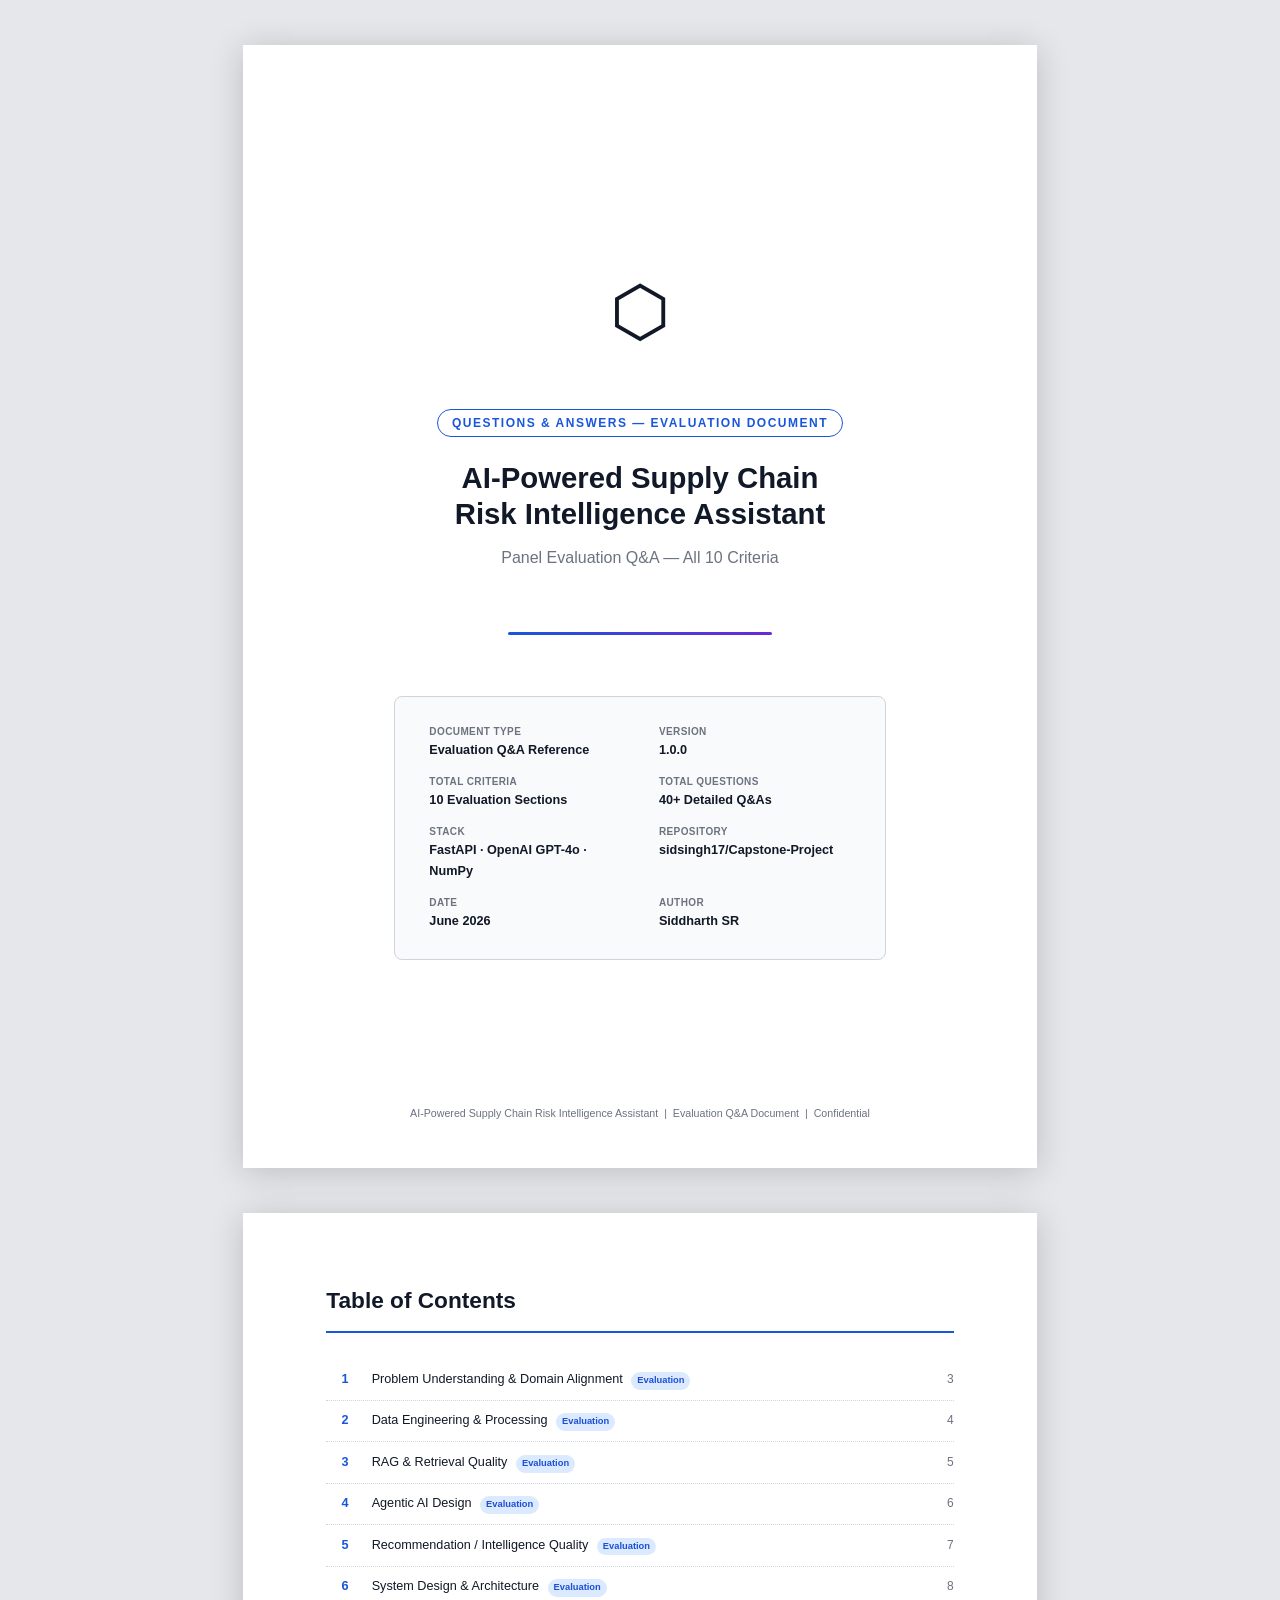
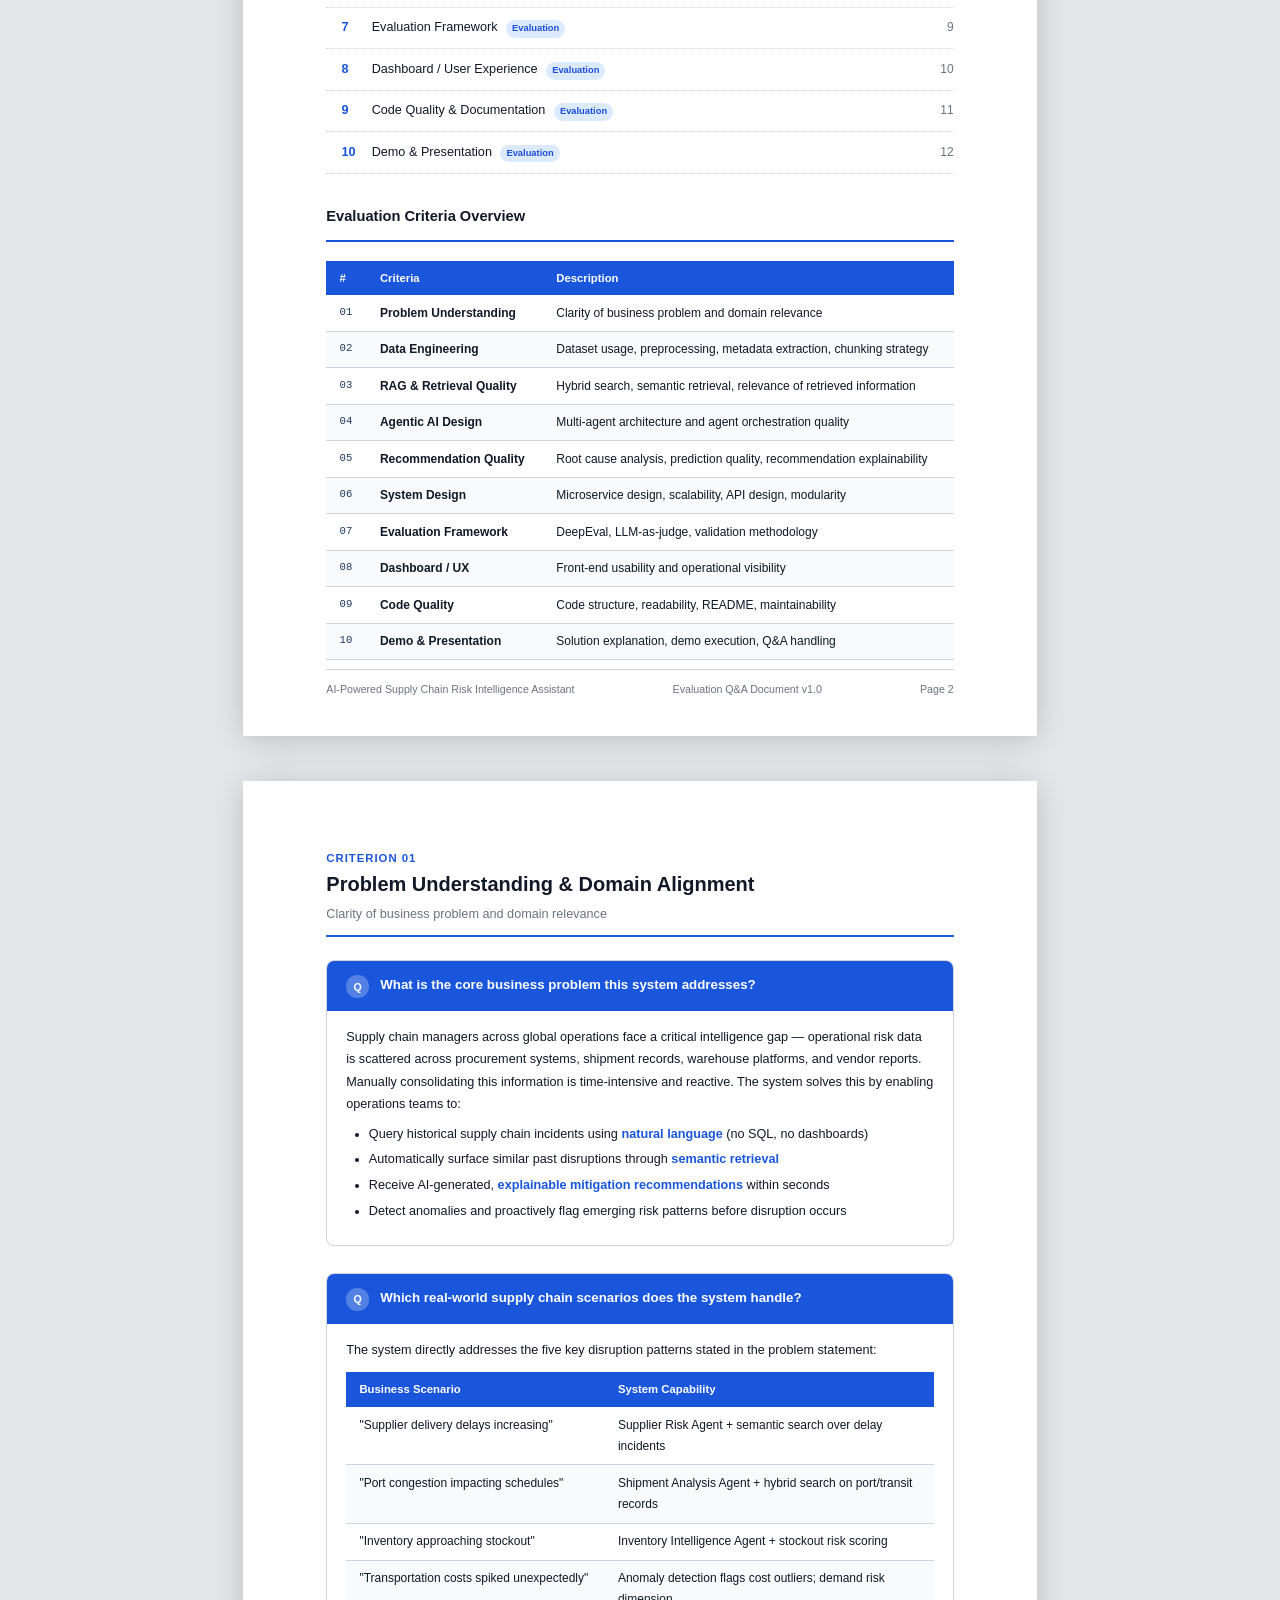
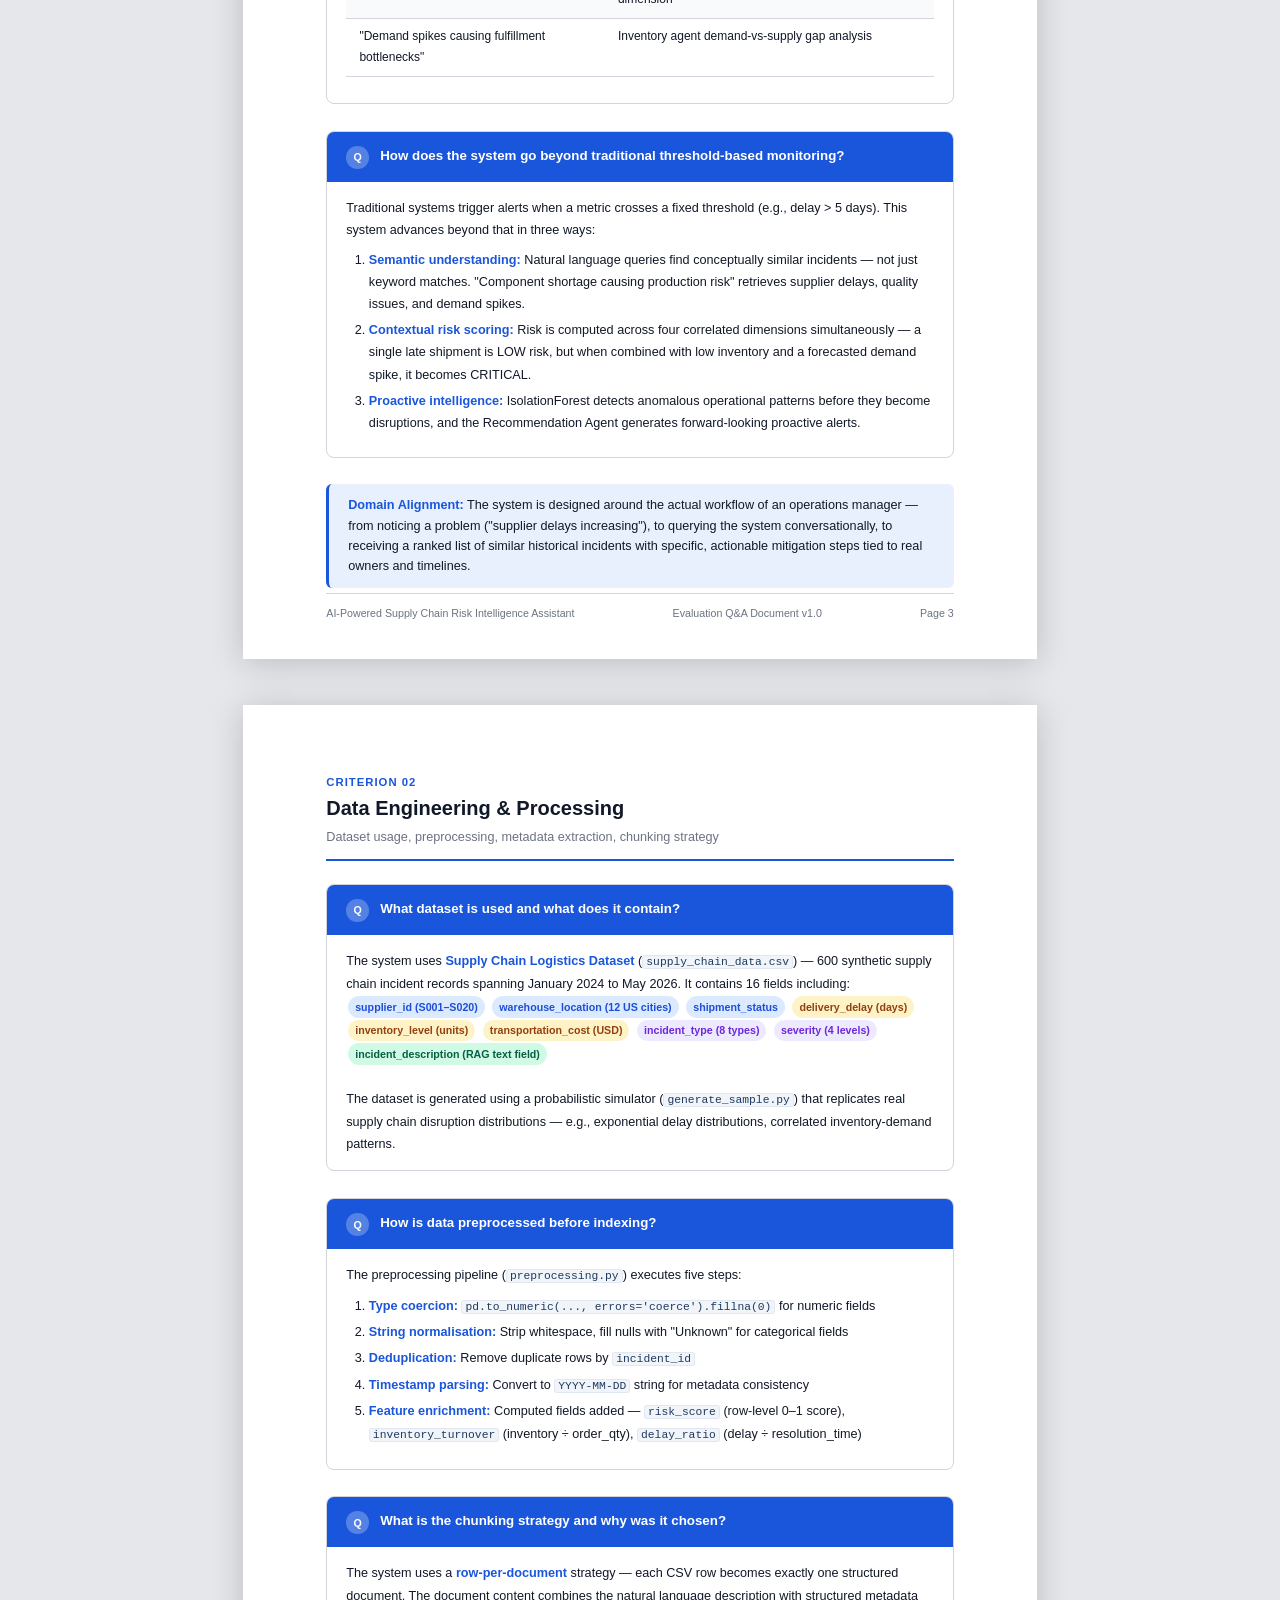
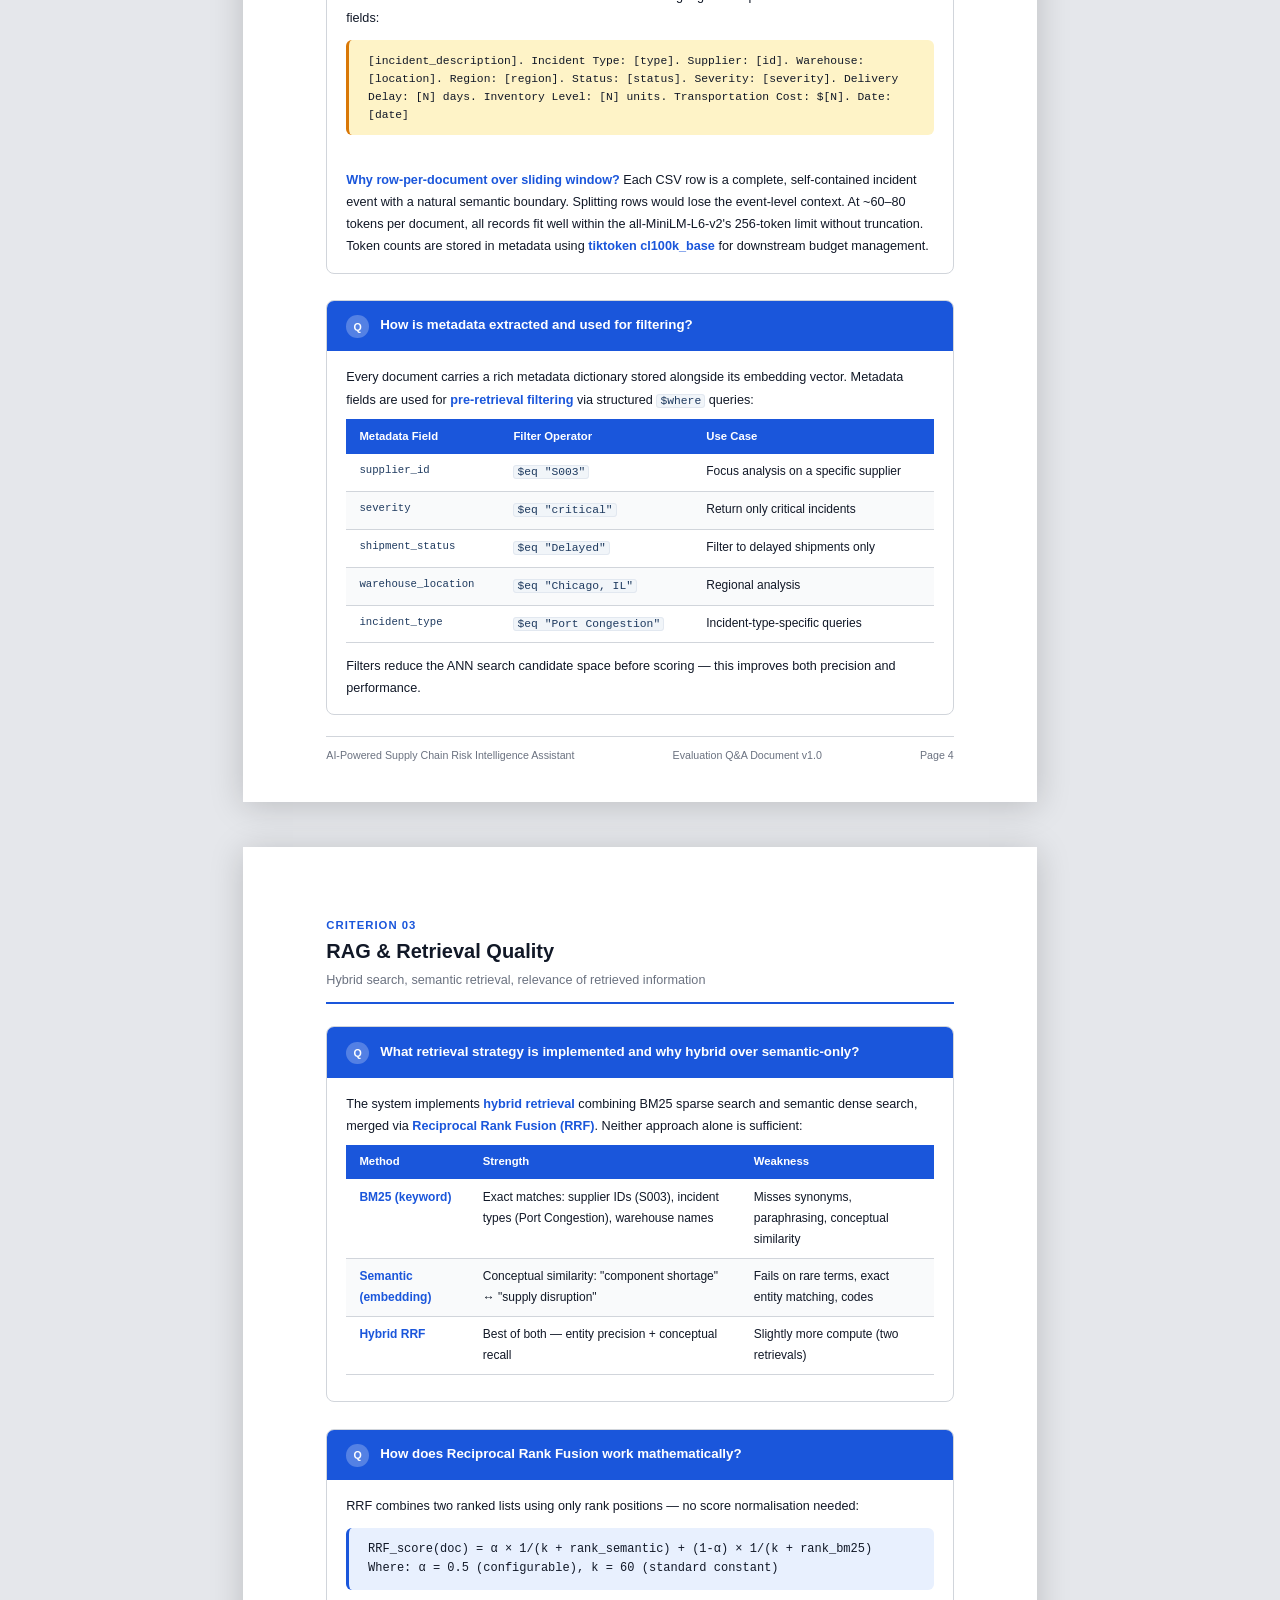
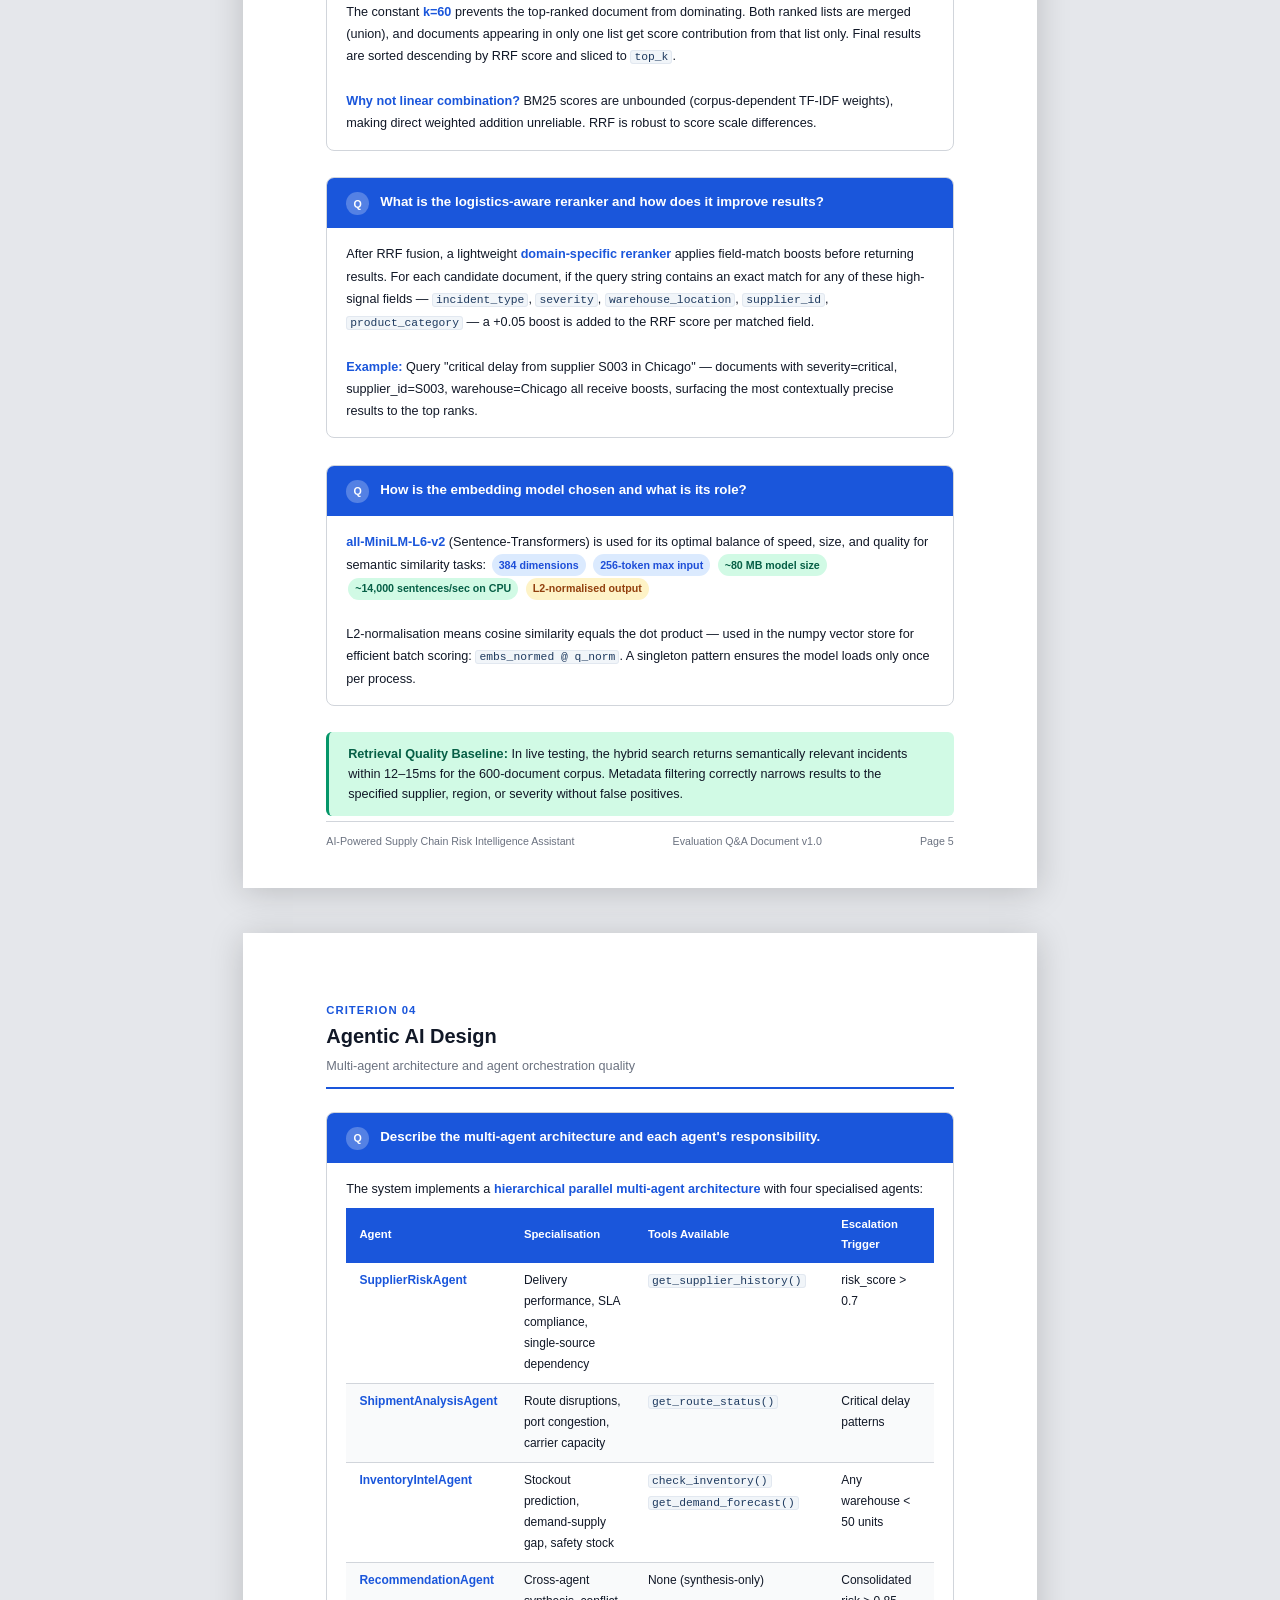
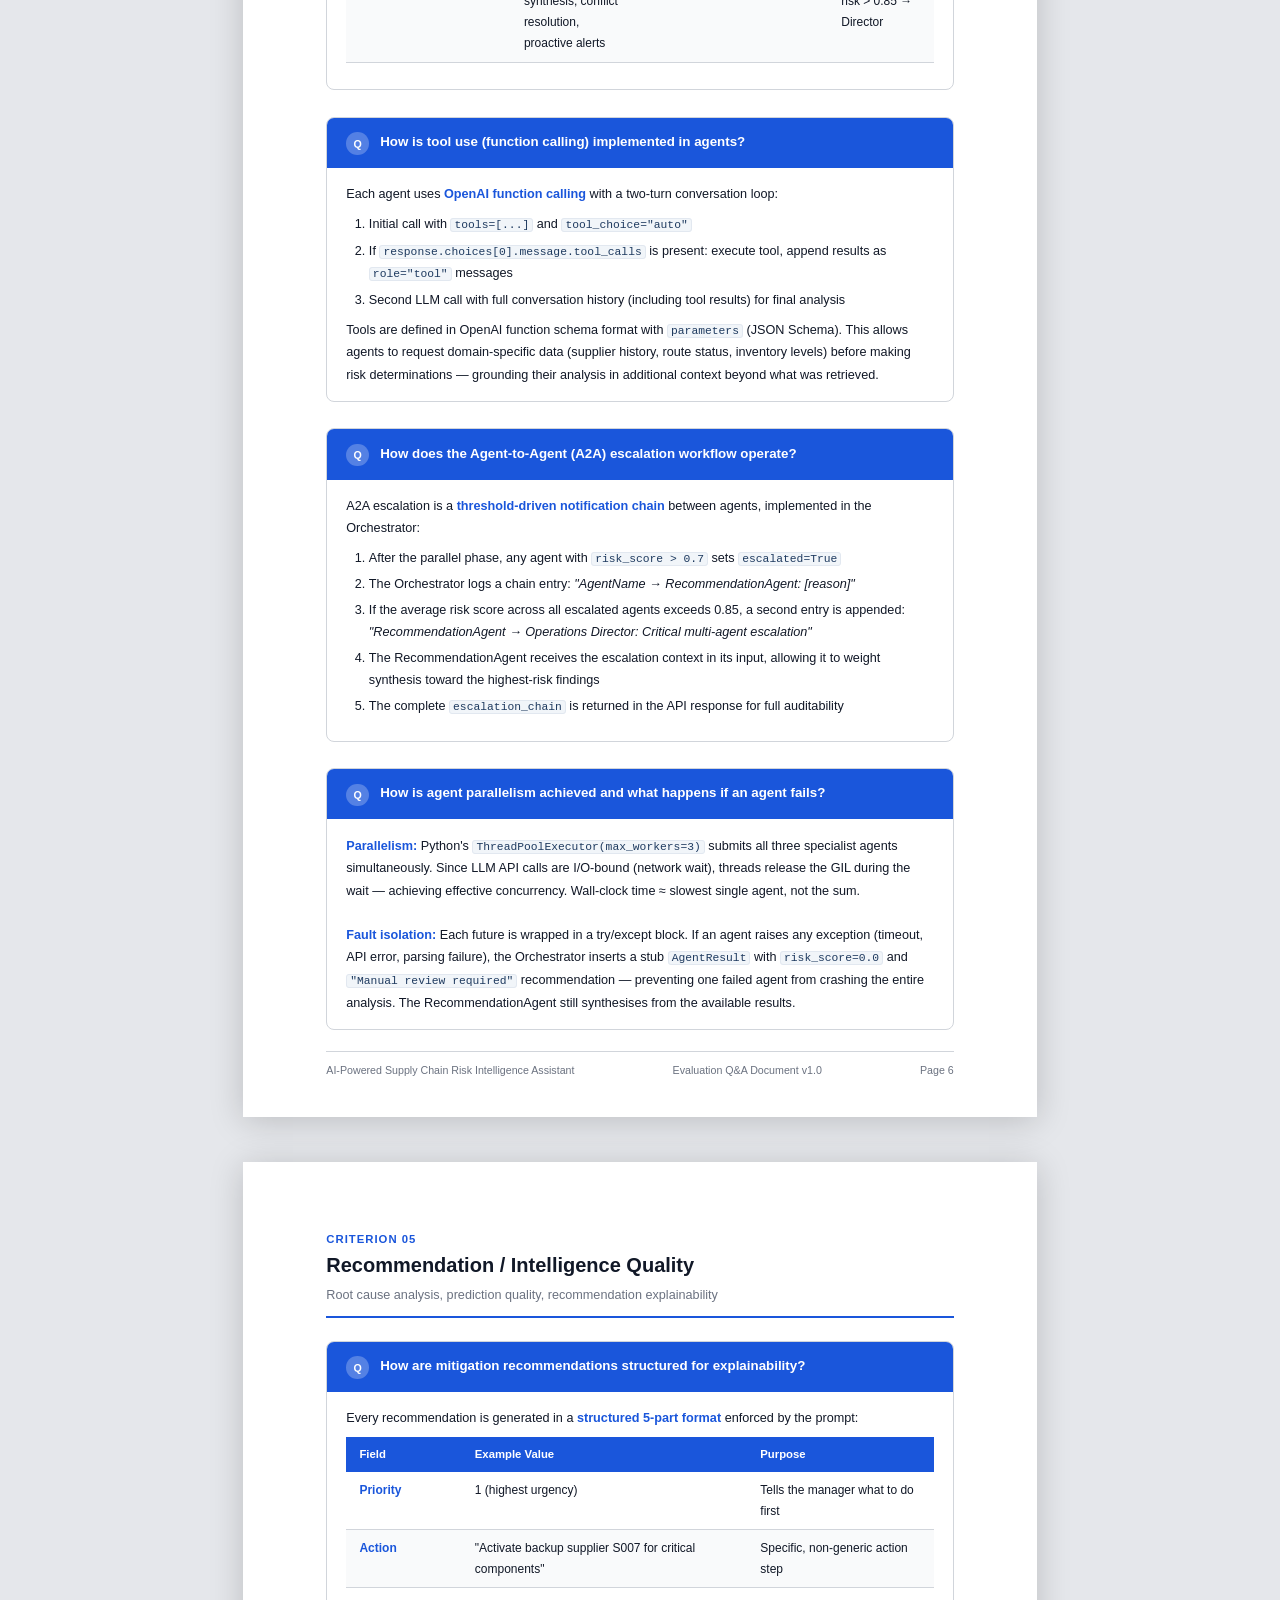
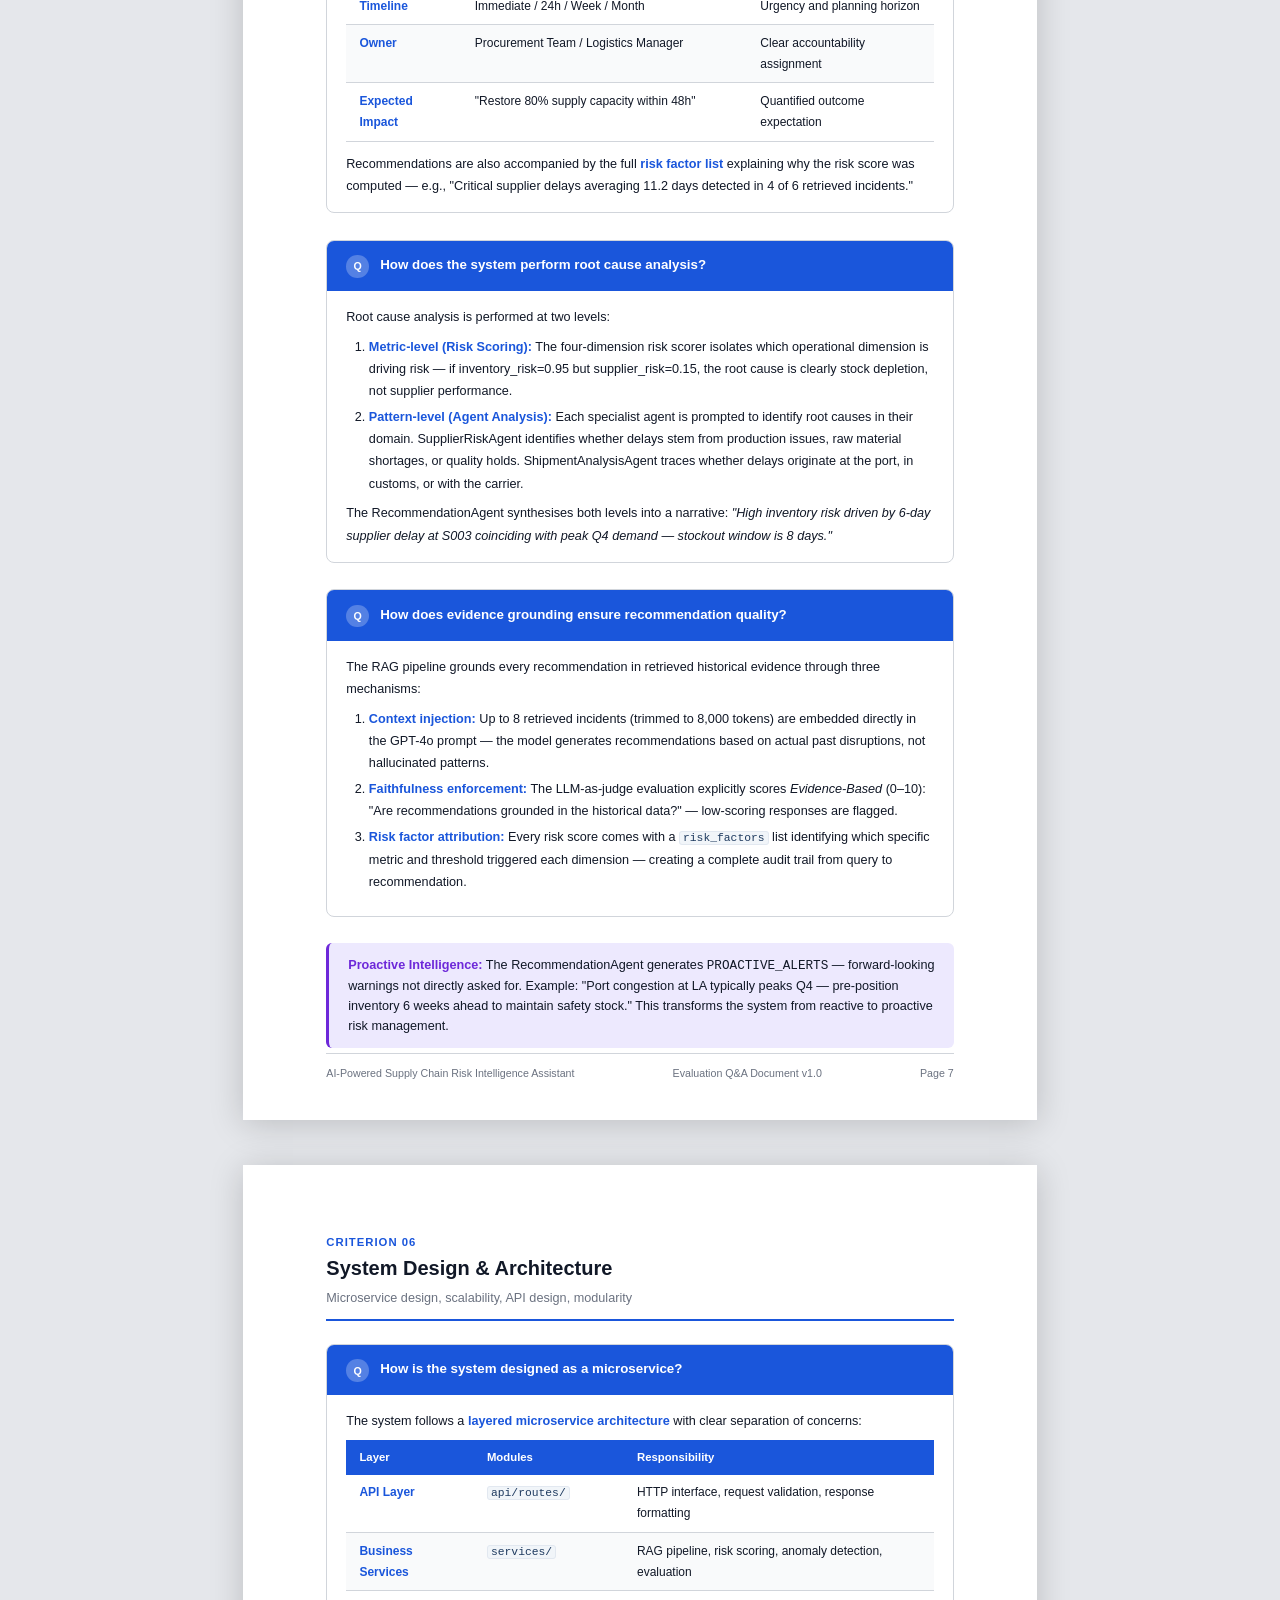
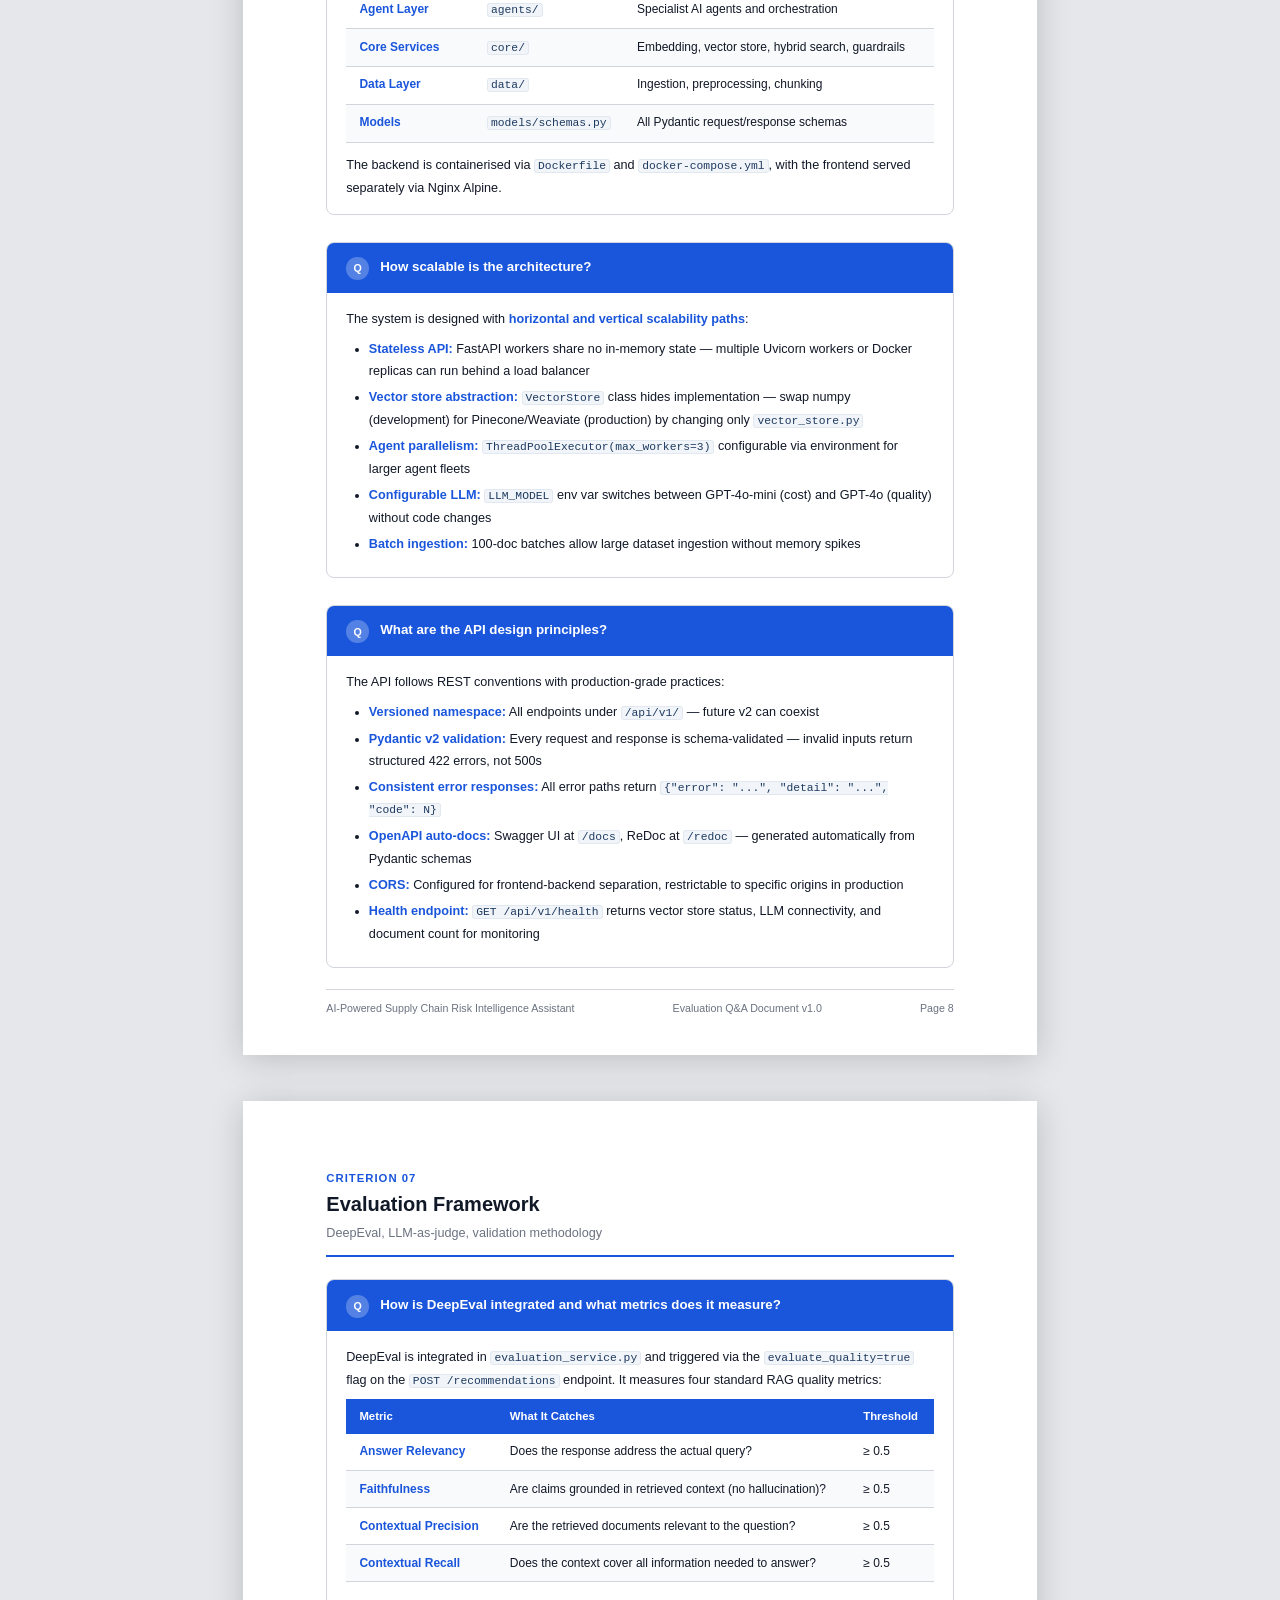
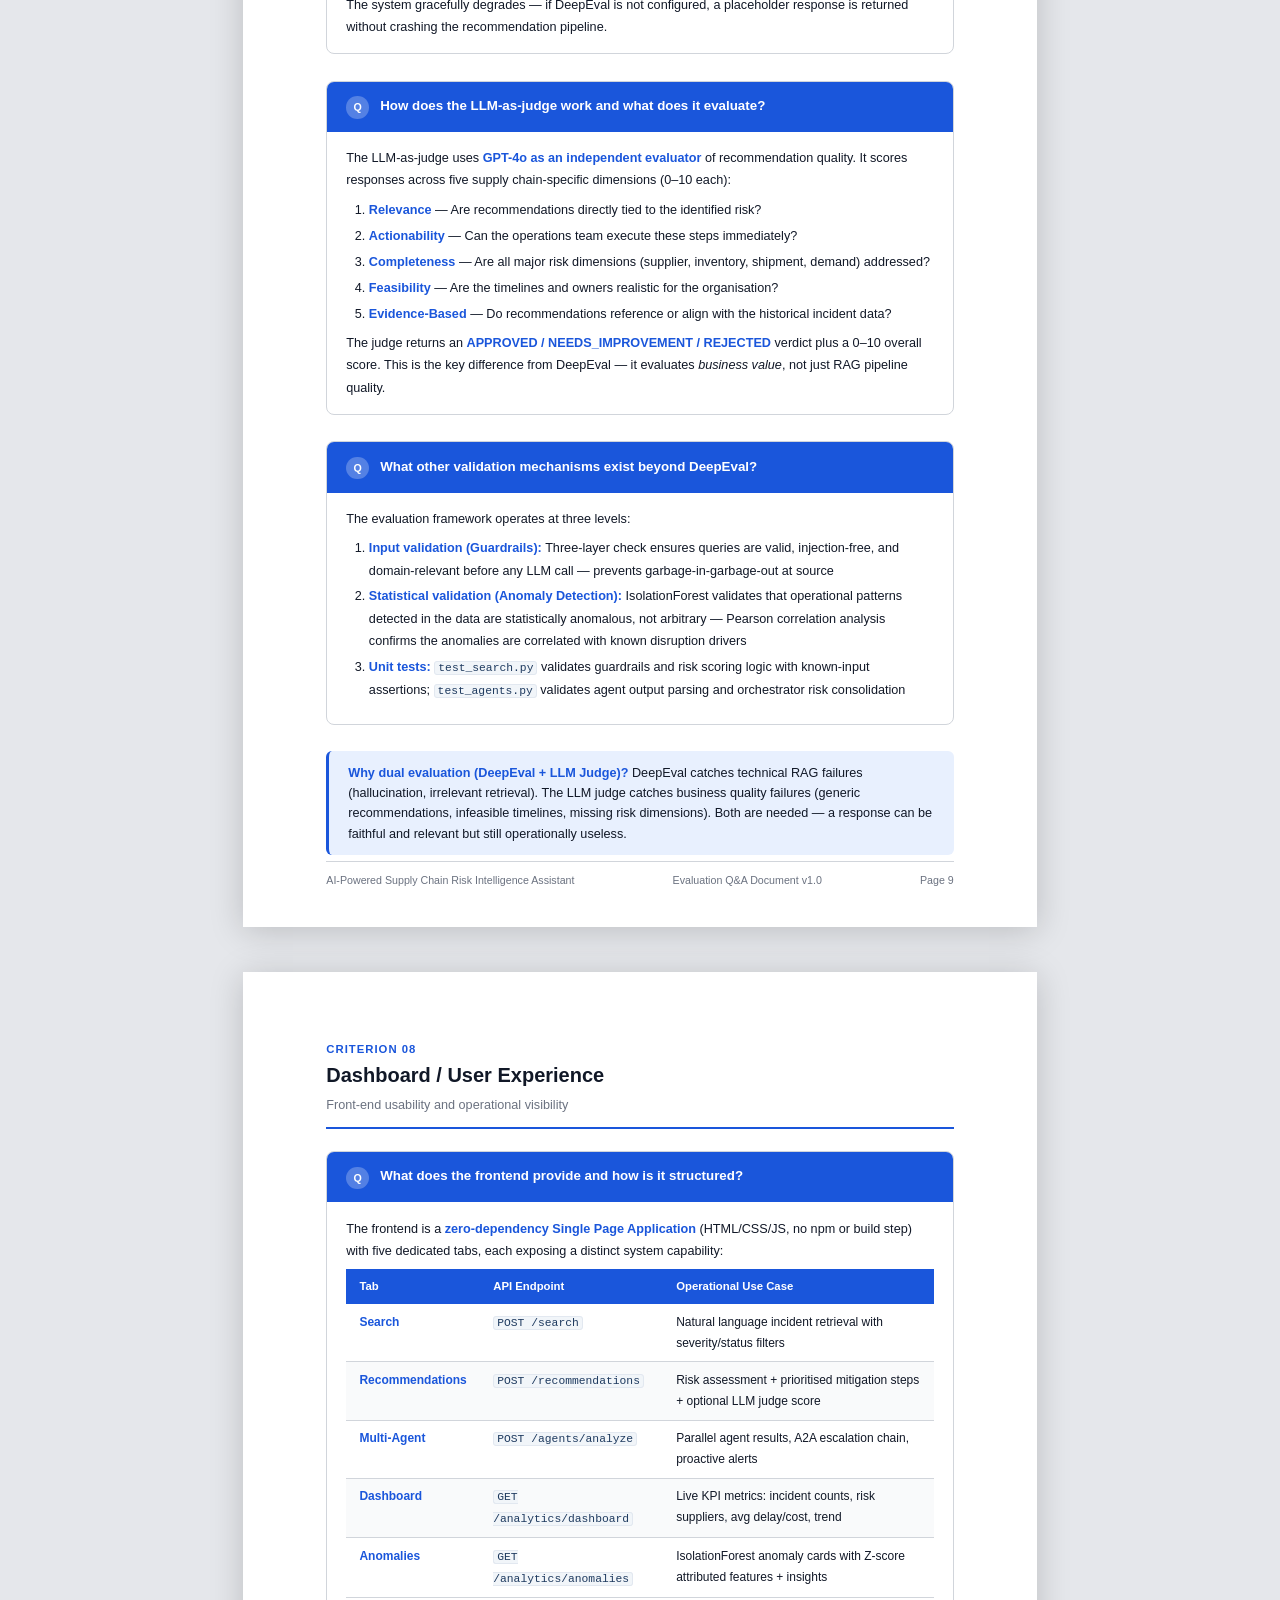
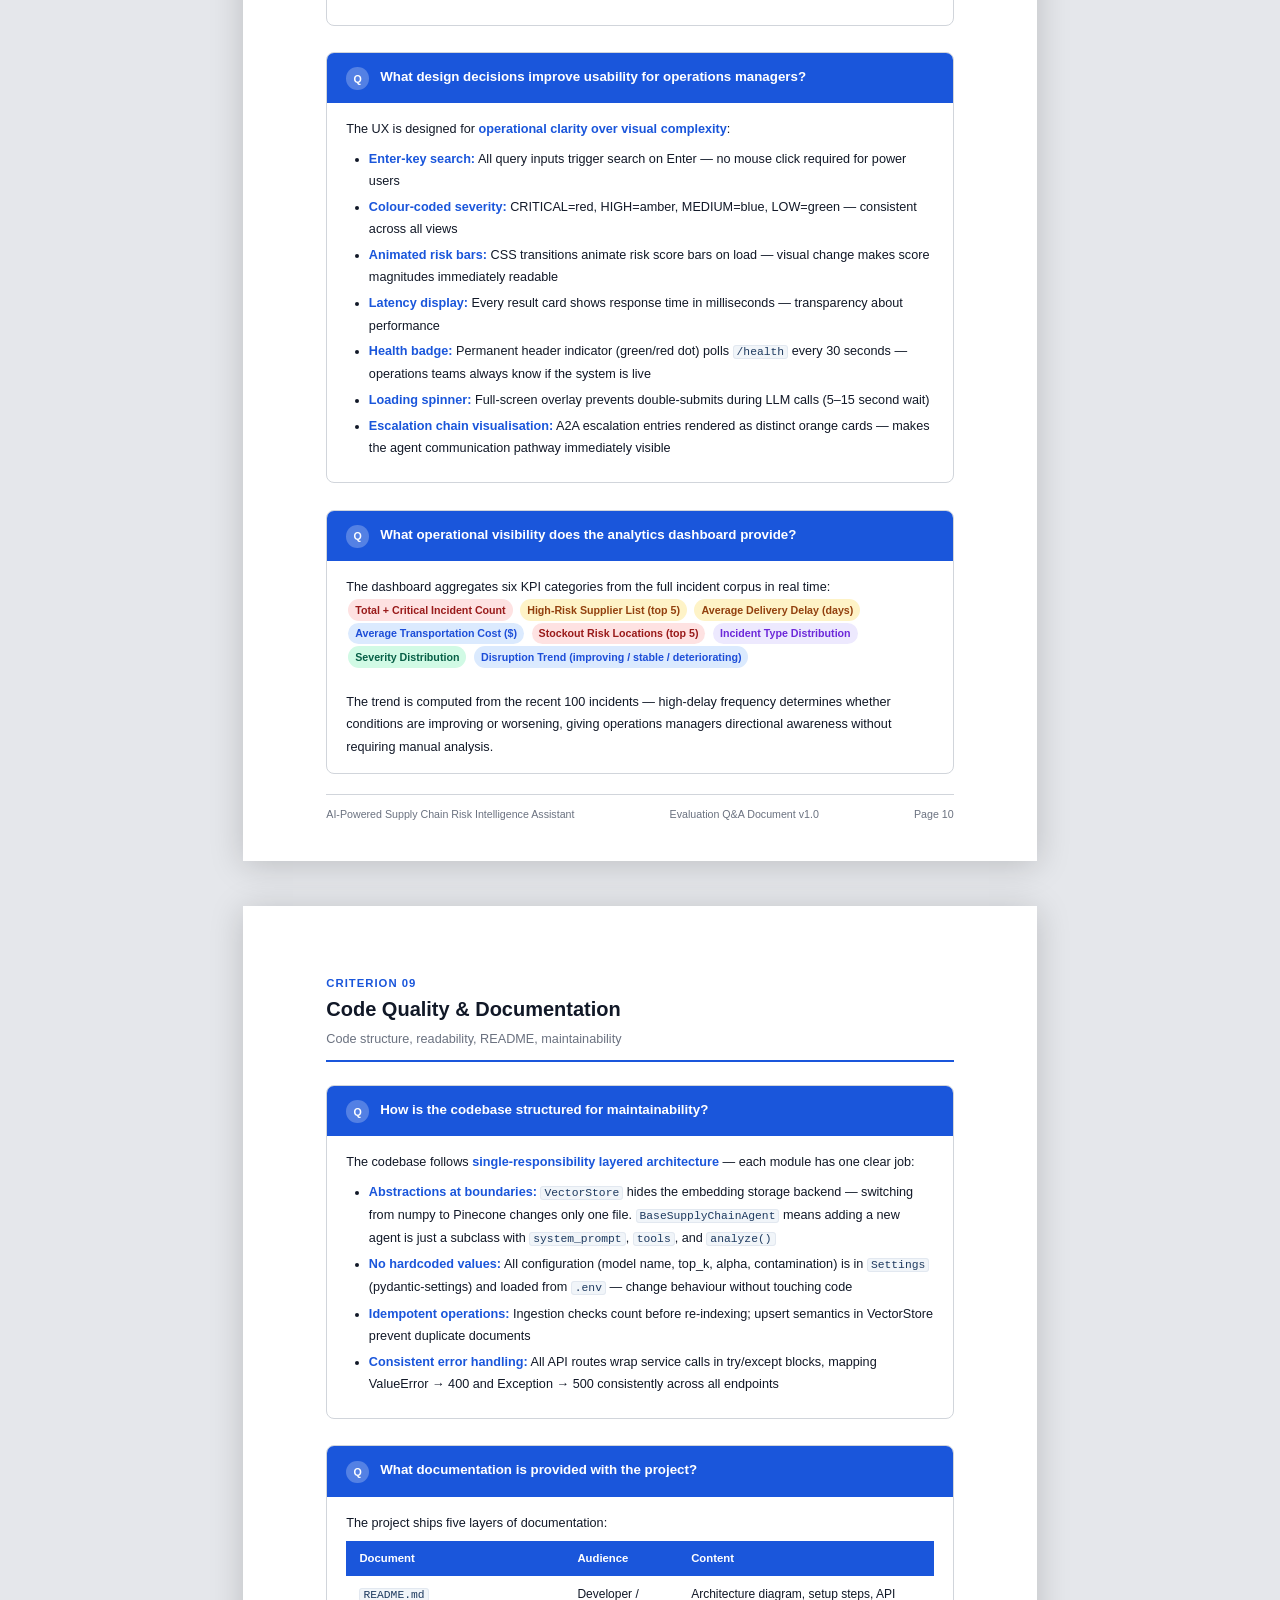
==== QA_DOCUMENT.html @ 58560949 "Add panel evaluation Q&A document (QA_DOCUMENT.html) 12-page A4-formatted Q&A document covering all " ====
<!DOCTYPE html>
<html lang="en">
<head>
  <meta charset="UTF-8" />
  <meta name="viewport" content="width=device-width, initial-scale=1.0" />
  <title>Q&A Document — AI-Powered Supply Chain Risk Intelligence Assistant</title>
  <style>
    :root {
      --accent: #1a56db;
      --accent-light: #e8f0fe;
      --accent2: #6d28d9;
      --accent2-light: #ede9fe;
      --text: #111827;
      --muted: #6b7280;
      --border: #d1d5db;
      --surface: #f9fafb;
      --success: #065f46;
      --success-bg: #d1fae5;
      --warn: #92400e;
      --warn-bg: #fef3c7;
      --danger: #991b1b;
      --danger-bg: #fee2e2;
    }
    * { box-sizing: border-box; margin: 0; padding: 0; }
    body {
      font-family: 'Segoe UI', 'Arial', sans-serif;
      font-size: 11pt;
      line-height: 1.7;
      color: var(--text);
      background: #e5e7eb;
    }

    /* ── Page Shell ─────────────────────────────────────── */
    .page {
      width: 210mm;
      min-height: 297mm;
      background: #fff;
      margin: 12mm auto;
      padding: 18mm 22mm 16mm;
      box-shadow: 0 4px 32px rgba(0,0,0,.18);
      position: relative;
      page-break-after: always;
    }

    /* ── Cover ───────────────────────────────────────────── */
    .cover { display: flex; flex-direction: column; justify-content: center; align-items: center; text-align: center; min-height: 261mm; }
    .cover-icon { font-size: 52pt; margin-bottom: 10mm; }
    .cover-tag { display: inline-block; padding: 3px 14px; border: 1.5px solid var(--accent); border-radius: 20px; color: var(--accent); font-size: 9pt; font-weight: 700; letter-spacing: 1.5px; text-transform: uppercase; margin-bottom: 6mm; }
    .cover h1 { font-size: 22pt; font-weight: 900; line-height: 1.25; margin-bottom: 3mm; max-width: 150mm; }
    .cover h2 { font-size: 12pt; font-weight: 400; color: var(--muted); margin-bottom: 10mm; }
    .cover-bar { width: 70mm; height: 3px; background: linear-gradient(90deg,#1a56db,#6d28d9); border-radius: 2px; margin: 6mm auto; }
    .cover-grid { display: grid; grid-template-columns: 1fr 1fr; gap: 3mm 10mm; text-align: left; border: 1px solid var(--border); border-radius: 8px; padding: 7mm 9mm; background: var(--surface); width: 130mm; margin-top: 10mm; }
    .cg-label { font-size: 7.5pt; font-weight: 700; color: var(--muted); text-transform: uppercase; letter-spacing: .4px; }
    .cg-val { font-size: 9.5pt; font-weight: 600; }
    .cover-foot { position: absolute; bottom: 12mm; left: 0; right: 0; text-align: center; font-size: 8pt; color: var(--muted); }

    /* ── TOC ─────────────────────────────────────────────── */
    .toc-h { font-size: 17pt; font-weight: 800; border-bottom: 2px solid var(--accent); padding-bottom: 3mm; margin-bottom: 7mm; }
    .toc-row { display: flex; justify-content: space-between; align-items: baseline; padding: 2.5mm 0 2.5mm 4mm; border-bottom: 1px dotted var(--border); font-size: 9.5pt; }
    .toc-row:hover { background: var(--accent-light); border-radius: 4px; }
    .toc-num { color: var(--accent); font-weight: 700; min-width: 8mm; }
    .toc-name { flex: 1; }
    .toc-tag { display: inline-block; padding: 1px 6px; border-radius: 10px; font-size: 7pt; font-weight: 700; margin-left: 5px; }
    .tag-eval { background: #dbeafe; color: #1d4ed8; }
    .toc-pg { color: var(--muted); font-size: 9pt; min-width: 12mm; text-align: right; }

    /* ── Section Header ──────────────────────────────────── */
    .sec-head { margin-bottom: 6mm; padding-bottom: 3mm; border-bottom: 2px solid var(--accent); }
    .sec-num { font-size: 8.5pt; font-weight: 700; color: var(--accent); text-transform: uppercase; letter-spacing: 1px; margin-bottom: 1mm; }
    .sec-title { font-size: 15pt; font-weight: 800; line-height: 1.2; margin-bottom: 2mm; }
    .sec-desc { font-size: 9.5pt; color: var(--muted); line-height: 1.6; }

    /* ── Q&A Card ────────────────────────────────────────── */
    .qa-card { margin-bottom: 7mm; border: 1px solid var(--border); border-radius: 8px; overflow: hidden; }
    .qa-q {
      background: var(--accent); color: #fff;
      padding: 3.5mm 5mm; font-size: 10pt; font-weight: 700;
      display: flex; align-items: flex-start; gap: 3mm;
    }
    .qa-q-icon { background: rgba(255,255,255,.25); border-radius: 50%; width: 6mm; height: 6mm; display: flex; align-items: center; justify-content: center; font-size: 8pt; font-weight: 900; flex-shrink: 0; margin-top: .3mm; }
    .qa-a { padding: 4mm 5mm; font-size: 9.5pt; line-height: 1.75; }
    .qa-a strong { color: var(--accent); }
    .qa-a code { background: #f1f5f9; border: 1px solid #e2e8f0; border-radius: 3px; padding: 0 3px; font-family: 'Courier New', monospace; font-size: 8.5pt; color: #1e3a5f; }
    .qa-a ul, .qa-a ol { margin: 2mm 0 2mm 6mm; }
    .qa-a li { margin-bottom: 1mm; }

    /* ── Highlight Boxes ─────────────────────────────────── */
    .hbox { border-radius: 6px; padding: 3mm 5mm; margin: 3mm 0; font-size: 9.5pt; line-height: 1.6; }
    .hbox-blue { background: var(--accent-light); border-left: 3px solid var(--accent); }
    .hbox-purple { background: var(--accent2-light); border-left: 3px solid var(--accent2); }
    .hbox-green { background: var(--success-bg); border-left: 3px solid #059669; }
    .hbox-warn { background: var(--warn-bg); border-left: 3px solid #d97706; }
    .hbox strong { color: inherit; }
    .hbox-blue strong { color: var(--accent); }
    .hbox-purple strong { color: var(--accent2); }
    .hbox-green strong { color: var(--success); }

    /* ── Inline Table ────────────────────────────────────── */
    .tbl { width: 100%; border-collapse: collapse; font-size: 9pt; margin: 3mm 0; }
    .tbl th { background: var(--accent); color: #fff; padding: 2mm 3.5mm; text-align: left; font-size: 8.5pt; font-weight: 700; }
    .tbl td { padding: 2mm 3.5mm; border-bottom: 1px solid var(--border); vertical-align: top; }
    .tbl tr:nth-child(even) td { background: var(--surface); }
    .tbl .mono { font-family: 'Courier New', monospace; font-size: 8pt; color: #1e3a5f; }

    /* ── Score / Metric Pills ────────────────────────────── */
    .pill { display: inline-block; padding: 1.5px 7px; border-radius: 20px; font-size: 8pt; font-weight: 700; margin: 1px 2px; }
    .pill-blue { background: #dbeafe; color: #1d4ed8; }
    .pill-purple { background: #ede9fe; color: #6d28d9; }
    .pill-green { background: #d1fae5; color: #065f46; }
    .pill-orange { background: #fef3c7; color: #92400e; }
    .pill-red { background: #fee2e2; color: #991b1b; }

    /* ── Page Footer ─────────────────────────────────────── */
    .pg-foot { position: absolute; bottom: 10mm; left: 22mm; right: 22mm; display: flex; justify-content: space-between; font-size: 8pt; color: var(--muted); border-top: 1px solid var(--border); padding-top: 2.5mm; }

    @media print {
      body { background: #fff; }
      .page { margin: 0; box-shadow: none; width: 100%; page-break-after: always; }
    }
    @page { size: A4; margin: 0; }
  </style>
</head>
<body>

<!-- ═══════════════════════════════════════════ COVER ═════════════════════ -->
<div class="page">
  <div class="cover">
    <div class="cover-icon">⬡</div>
    <div class="cover-tag">Questions &amp; Answers — Evaluation Document</div>
    <h1>AI-Powered Supply Chain<br/>Risk Intelligence Assistant</h1>
    <h2>Panel Evaluation Q&amp;A — All 10 Criteria</h2>
    <div class="cover-bar"></div>
    <div class="cover-grid">
      <div><div class="cg-label">Document Type</div><div class="cg-val">Evaluation Q&amp;A Reference</div></div>
      <div><div class="cg-label">Version</div><div class="cg-val">1.0.0</div></div>
      <div><div class="cg-label">Total Criteria</div><div class="cg-val">10 Evaluation Sections</div></div>
      <div><div class="cg-label">Total Questions</div><div class="cg-val">40+ Detailed Q&amp;As</div></div>
      <div><div class="cg-label">Stack</div><div class="cg-val">FastAPI · OpenAI GPT-4o · NumPy</div></div>
      <div><div class="cg-label">Repository</div><div class="cg-val">sidsingh17/Capstone-Project</div></div>
      <div><div class="cg-label">Date</div><div class="cg-val">June 2026</div></div>
      <div><div class="cg-label">Author</div><div class="cg-val">Siddharth SR</div></div>
    </div>
  </div>
  <div class="cover-foot">AI-Powered Supply Chain Risk Intelligence Assistant &nbsp;|&nbsp; Evaluation Q&amp;A Document &nbsp;|&nbsp; Confidential</div>
</div>

<!-- ═══════════════════════════════════════════ TOC ══════════════════════ -->
<div class="page">
  <div class="toc-h">Table of Contents</div>
  <div class="toc-row"><span class="toc-num">1</span><span class="toc-name">Problem Understanding &amp; Domain Alignment <span class="toc-tag tag-eval">Evaluation</span></span><span class="toc-pg">3</span></div>
  <div class="toc-row"><span class="toc-num">2</span><span class="toc-name">Data Engineering &amp; Processing <span class="toc-tag tag-eval">Evaluation</span></span><span class="toc-pg">4</span></div>
  <div class="toc-row"><span class="toc-num">3</span><span class="toc-name">RAG &amp; Retrieval Quality <span class="toc-tag tag-eval">Evaluation</span></span><span class="toc-pg">5</span></div>
  <div class="toc-row"><span class="toc-num">4</span><span class="toc-name">Agentic AI Design <span class="toc-tag tag-eval">Evaluation</span></span><span class="toc-pg">6</span></div>
  <div class="toc-row"><span class="toc-num">5</span><span class="toc-name">Recommendation / Intelligence Quality <span class="toc-tag tag-eval">Evaluation</span></span><span class="toc-pg">7</span></div>
  <div class="toc-row"><span class="toc-num">6</span><span class="toc-name">System Design &amp; Architecture <span class="toc-tag tag-eval">Evaluation</span></span><span class="toc-pg">8</span></div>
  <div class="toc-row"><span class="toc-num">7</span><span class="toc-name">Evaluation Framework <span class="toc-tag tag-eval">Evaluation</span></span><span class="toc-pg">9</span></div>
  <div class="toc-row"><span class="toc-num">8</span><span class="toc-name">Dashboard / User Experience <span class="toc-tag tag-eval">Evaluation</span></span><span class="toc-pg">10</span></div>
  <div class="toc-row"><span class="toc-num">9</span><span class="toc-name">Code Quality &amp; Documentation <span class="toc-tag tag-eval">Evaluation</span></span><span class="toc-pg">11</span></div>
  <div class="toc-row"><span class="toc-num">10</span><span class="toc-name">Demo &amp; Presentation <span class="toc-tag tag-eval">Evaluation</span></span><span class="toc-pg">12</span></div>

  <div style="margin-top:8mm">
    <div style="font-size:11pt;font-weight:800;border-bottom:2px solid var(--accent);padding-bottom:3mm;margin-bottom:5mm;">Evaluation Criteria Overview</div>
    <table class="tbl">
      <thead><tr><th>#</th><th>Criteria</th><th>Description</th></tr></thead>
      <tbody>
        <tr><td class="mono">01</td><td><strong>Problem Understanding</strong></td><td>Clarity of business problem and domain relevance</td></tr>
        <tr><td class="mono">02</td><td><strong>Data Engineering</strong></td><td>Dataset usage, preprocessing, metadata extraction, chunking strategy</td></tr>
        <tr><td class="mono">03</td><td><strong>RAG &amp; Retrieval Quality</strong></td><td>Hybrid search, semantic retrieval, relevance of retrieved information</td></tr>
        <tr><td class="mono">04</td><td><strong>Agentic AI Design</strong></td><td>Multi-agent architecture and agent orchestration quality</td></tr>
        <tr><td class="mono">05</td><td><strong>Recommendation Quality</strong></td><td>Root cause analysis, prediction quality, recommendation explainability</td></tr>
        <tr><td class="mono">06</td><td><strong>System Design</strong></td><td>Microservice design, scalability, API design, modularity</td></tr>
        <tr><td class="mono">07</td><td><strong>Evaluation Framework</strong></td><td>DeepEval, LLM-as-judge, validation methodology</td></tr>
        <tr><td class="mono">08</td><td><strong>Dashboard / UX</strong></td><td>Front-end usability and operational visibility</td></tr>
        <tr><td class="mono">09</td><td><strong>Code Quality</strong></td><td>Code structure, readability, README, maintainability</td></tr>
        <tr><td class="mono">10</td><td><strong>Demo &amp; Presentation</strong></td><td>Solution explanation, demo execution, Q&amp;A handling</td></tr>
      </tbody>
    </table>
  </div>
  <div class="pg-foot"><span>AI-Powered Supply Chain Risk Intelligence Assistant</span><span>Evaluation Q&amp;A Document v1.0</span><span>Page 2</span></div>
</div>

<!-- ═══════════════════════════════════ 1. PROBLEM UNDERSTANDING ═════════ -->
<div class="page">
  <div class="sec-head">
    <div class="sec-num">Criterion 01</div>
    <div class="sec-title">Problem Understanding &amp; Domain Alignment</div>
    <div class="sec-desc">Clarity of business problem and domain relevance</div>
  </div>

  <div class="qa-card">
    <div class="qa-q"><div class="qa-q-icon">Q</div>What is the core business problem this system addresses?</div>
    <div class="qa-a">Supply chain managers across global operations face a critical intelligence gap — operational risk data is scattered across procurement systems, shipment records, warehouse platforms, and vendor reports. Manually consolidating this information is time-intensive and reactive. The system solves this by enabling operations teams to:
      <ul>
        <li>Query historical supply chain incidents using <strong>natural language</strong> (no SQL, no dashboards)</li>
        <li>Automatically surface similar past disruptions through <strong>semantic retrieval</strong></li>
        <li>Receive AI-generated, <strong>explainable mitigation recommendations</strong> within seconds</li>
        <li>Detect anomalies and proactively flag emerging risk patterns before disruption occurs</li>
      </ul>
    </div>
  </div>

  <div class="qa-card">
    <div class="qa-q"><div class="qa-q-icon">Q</div>Which real-world supply chain scenarios does the system handle?</div>
    <div class="qa-a">The system directly addresses the five key disruption patterns stated in the problem statement:
      <table class="tbl" style="margin-top:3mm">
        <thead><tr><th>Business Scenario</th><th>System Capability</th></tr></thead>
        <tbody>
          <tr><td>"Supplier delivery delays increasing"</td><td>Supplier Risk Agent + semantic search over delay incidents</td></tr>
          <tr><td>"Port congestion impacting schedules"</td><td>Shipment Analysis Agent + hybrid search on port/transit records</td></tr>
          <tr><td>"Inventory approaching stockout"</td><td>Inventory Intelligence Agent + stockout risk scoring</td></tr>
          <tr><td>"Transportation costs spiked unexpectedly"</td><td>Anomaly detection flags cost outliers; demand risk dimension</td></tr>
          <tr><td>"Demand spikes causing fulfillment bottlenecks"</td><td>Inventory agent demand-vs-supply gap analysis</td></tr>
        </tbody>
      </table>
    </div>
  </div>

  <div class="qa-card">
    <div class="qa-q"><div class="qa-q-icon">Q</div>How does the system go beyond traditional threshold-based monitoring?</div>
    <div class="qa-a">Traditional systems trigger alerts when a metric crosses a fixed threshold (e.g., delay &gt; 5 days). This system advances beyond that in three ways:
      <ol>
        <li><strong>Semantic understanding:</strong> Natural language queries find conceptually similar incidents — not just keyword matches. "Component shortage causing production risk" retrieves supplier delays, quality issues, and demand spikes.</li>
        <li><strong>Contextual risk scoring:</strong> Risk is computed across four correlated dimensions simultaneously — a single late shipment is LOW risk, but when combined with low inventory and a forecasted demand spike, it becomes CRITICAL.</li>
        <li><strong>Proactive intelligence:</strong> IsolationForest detects anomalous operational patterns before they become disruptions, and the Recommendation Agent generates forward-looking proactive alerts.</li>
      </ol>
    </div>
  </div>

  <div class="hbox hbox-blue"><strong>Domain Alignment:</strong> The system is designed around the actual workflow of an operations manager — from noticing a problem ("supplier delays increasing"), to querying the system conversationally, to receiving a ranked list of similar historical incidents with specific, actionable mitigation steps tied to real owners and timelines.</div>

  <div class="pg-foot"><span>AI-Powered Supply Chain Risk Intelligence Assistant</span><span>Evaluation Q&amp;A Document v1.0</span><span>Page 3</span></div>
</div>

<!-- ═══════════════════════════════════ 2. DATA ENGINEERING ══════════════ -->
<div class="page">
  <div class="sec-head">
    <div class="sec-num">Criterion 02</div>
    <div class="sec-title">Data Engineering &amp; Processing</div>
    <div class="sec-desc">Dataset usage, preprocessing, metadata extraction, chunking strategy</div>
  </div>

  <div class="qa-card">
    <div class="qa-q"><div class="qa-q-icon">Q</div>What dataset is used and what does it contain?</div>
    <div class="qa-a">The system uses <strong>Supply Chain Logistics Dataset</strong> (<code>supply_chain_data.csv</code>) — 600 synthetic supply chain incident records spanning January 2024 to May 2026. It contains 16 fields including:
      <span class="pill pill-blue">supplier_id (S001–S020)</span>
      <span class="pill pill-blue">warehouse_location (12 US cities)</span>
      <span class="pill pill-blue">shipment_status</span>
      <span class="pill pill-orange">delivery_delay (days)</span>
      <span class="pill pill-orange">inventory_level (units)</span>
      <span class="pill pill-orange">transportation_cost (USD)</span>
      <span class="pill pill-purple">incident_type (8 types)</span>
      <span class="pill pill-purple">severity (4 levels)</span>
      <span class="pill pill-green">incident_description (RAG text field)</span>
      <br/><br/>The dataset is generated using a probabilistic simulator (<code>generate_sample.py</code>) that replicates real supply chain disruption distributions — e.g., exponential delay distributions, correlated inventory-demand patterns.
    </div>
  </div>

  <div class="qa-card">
    <div class="qa-q"><div class="qa-q-icon">Q</div>How is data preprocessed before indexing?</div>
    <div class="qa-a">The preprocessing pipeline (<code>preprocessing.py</code>) executes five steps:
      <ol>
        <li><strong>Type coercion:</strong> <code>pd.to_numeric(..., errors='coerce').fillna(0)</code> for numeric fields</li>
        <li><strong>String normalisation:</strong> Strip whitespace, fill nulls with "Unknown" for categorical fields</li>
        <li><strong>Deduplication:</strong> Remove duplicate rows by <code>incident_id</code></li>
        <li><strong>Timestamp parsing:</strong> Convert to <code>YYYY-MM-DD</code> string for metadata consistency</li>
        <li><strong>Feature enrichment:</strong> Computed fields added — <code>risk_score</code> (row-level 0–1 score), <code>inventory_turnover</code> (inventory ÷ order_qty), <code>delay_ratio</code> (delay ÷ resolution_time)</li>
      </ol>
    </div>
  </div>

  <div class="qa-card">
    <div class="qa-q"><div class="qa-q-icon">Q</div>What is the chunking strategy and why was it chosen?</div>
    <div class="qa-a">The system uses a <strong>row-per-document</strong> strategy — each CSV row becomes exactly one structured document. The document content combines the natural language description with structured metadata fields:
      <div class="hbox hbox-warn" style="margin-top:3mm;font-size:8.5pt;font-family:'Courier New',monospace">
        [incident_description]. Incident Type: [type]. Supplier: [id]. Warehouse: [location]. Region: [region]. Status: [status]. Severity: [severity]. Delivery Delay: [N] days. Inventory Level: [N] units. Transportation Cost: $[N]. Date: [date]
      </div>
      <br/><strong>Why row-per-document over sliding window?</strong> Each CSV row is a complete, self-contained incident event with a natural semantic boundary. Splitting rows would lose the event-level context. At ~60–80 tokens per document, all records fit well within the all-MiniLM-L6-v2's 256-token limit without truncation. Token counts are stored in metadata using <strong>tiktoken cl100k_base</strong> for downstream budget management.
    </div>
  </div>

  <div class="qa-card">
    <div class="qa-q"><div class="qa-q-icon">Q</div>How is metadata extracted and used for filtering?</div>
    <div class="qa-a">Every document carries a rich metadata dictionary stored alongside its embedding vector. Metadata fields are used for <strong>pre-retrieval filtering</strong> via structured <code>$where</code> queries:
      <table class="tbl" style="margin-top:2mm">
        <thead><tr><th>Metadata Field</th><th>Filter Operator</th><th>Use Case</th></tr></thead>
        <tbody>
          <tr><td class="mono">supplier_id</td><td><code>$eq "S003"</code></td><td>Focus analysis on a specific supplier</td></tr>
          <tr><td class="mono">severity</td><td><code>$eq "critical"</code></td><td>Return only critical incidents</td></tr>
          <tr><td class="mono">shipment_status</td><td><code>$eq "Delayed"</code></td><td>Filter to delayed shipments only</td></tr>
          <tr><td class="mono">warehouse_location</td><td><code>$eq "Chicago, IL"</code></td><td>Regional analysis</td></tr>
          <tr><td class="mono">incident_type</td><td><code>$eq "Port Congestion"</code></td><td>Incident-type-specific queries</td></tr>
        </tbody>
      </table>
      Filters reduce the ANN search candidate space before scoring — this improves both precision and performance.
    </div>
  </div>

  <div class="pg-foot"><span>AI-Powered Supply Chain Risk Intelligence Assistant</span><span>Evaluation Q&amp;A Document v1.0</span><span>Page 4</span></div>
</div>

<!-- ═══════════════════════════════════ 3. RAG & RETRIEVAL ═══════════════ -->
<div class="page">
  <div class="sec-head">
    <div class="sec-num">Criterion 03</div>
    <div class="sec-title">RAG &amp; Retrieval Quality</div>
    <div class="sec-desc">Hybrid search, semantic retrieval, relevance of retrieved information</div>
  </div>

  <div class="qa-card">
    <div class="qa-q"><div class="qa-q-icon">Q</div>What retrieval strategy is implemented and why hybrid over semantic-only?</div>
    <div class="qa-a">The system implements <strong>hybrid retrieval</strong> combining BM25 sparse search and semantic dense search, merged via <strong>Reciprocal Rank Fusion (RRF)</strong>. Neither approach alone is sufficient:
      <table class="tbl" style="margin-top:2mm">
        <thead><tr><th>Method</th><th>Strength</th><th>Weakness</th></tr></thead>
        <tbody>
          <tr><td><strong>BM25 (keyword)</strong></td><td>Exact matches: supplier IDs (S003), incident types (Port Congestion), warehouse names</td><td>Misses synonyms, paraphrasing, conceptual similarity</td></tr>
          <tr><td><strong>Semantic (embedding)</strong></td><td>Conceptual similarity: "component shortage" ↔ "supply disruption"</td><td>Fails on rare terms, exact entity matching, codes</td></tr>
          <tr><td><strong>Hybrid RRF</strong></td><td>Best of both — entity precision + conceptual recall</td><td>Slightly more compute (two retrievals)</td></tr>
        </tbody>
      </table>
    </div>
  </div>

  <div class="qa-card">
    <div class="qa-q"><div class="qa-q-icon">Q</div>How does Reciprocal Rank Fusion work mathematically?</div>
    <div class="qa-a">RRF combines two ranked lists using only rank positions — no score normalisation needed:
      <div class="hbox hbox-blue" style="font-family:'Courier New',monospace;font-size:9pt;margin:3mm 0">
        RRF_score(doc) = α × 1/(k + rank_semantic) + (1-α) × 1/(k + rank_bm25)
        <br/>Where: α = 0.5 (configurable), k = 60 (standard constant)
      </div>
      The constant <strong>k=60</strong> prevents the top-ranked document from dominating. Both ranked lists are merged (union), and documents appearing in only one list get score contribution from that list only. Final results are sorted descending by RRF score and sliced to <code>top_k</code>.
      <br/><br/><strong>Why not linear combination?</strong> BM25 scores are unbounded (corpus-dependent TF-IDF weights), making direct weighted addition unreliable. RRF is robust to score scale differences.
    </div>
  </div>

  <div class="qa-card">
    <div class="qa-q"><div class="qa-q-icon">Q</div>What is the logistics-aware reranker and how does it improve results?</div>
    <div class="qa-a">After RRF fusion, a lightweight <strong>domain-specific reranker</strong> applies field-match boosts before returning results. For each candidate document, if the query string contains an exact match for any of these high-signal fields — <code>incident_type</code>, <code>severity</code>, <code>warehouse_location</code>, <code>supplier_id</code>, <code>product_category</code> — a +0.05 boost is added to the RRF score per matched field.
      <br/><br/><strong>Example:</strong> Query "critical delay from supplier S003 in Chicago" — documents with severity=critical, supplier_id=S003, warehouse=Chicago all receive boosts, surfacing the most contextually precise results to the top ranks.
    </div>
  </div>

  <div class="qa-card">
    <div class="qa-q"><div class="qa-q-icon">Q</div>How is the embedding model chosen and what is its role?</div>
    <div class="qa-a"><strong>all-MiniLM-L6-v2</strong> (Sentence-Transformers) is used for its optimal balance of speed, size, and quality for semantic similarity tasks:
      <span class="pill pill-blue">384 dimensions</span>
      <span class="pill pill-blue">256-token max input</span>
      <span class="pill pill-green">~80 MB model size</span>
      <span class="pill pill-green">~14,000 sentences/sec on CPU</span>
      <span class="pill pill-orange">L2-normalised output</span>
      <br/><br/>L2-normalisation means cosine similarity equals the dot product — used in the numpy vector store for efficient batch scoring: <code>embs_normed @ q_norm</code>. A singleton pattern ensures the model loads only once per process.
    </div>
  </div>

  <div class="hbox hbox-green"><strong>Retrieval Quality Baseline:</strong> In live testing, the hybrid search returns semantically relevant incidents within 12–15ms for the 600-document corpus. Metadata filtering correctly narrows results to the specified supplier, region, or severity without false positives.</div>

  <div class="pg-foot"><span>AI-Powered Supply Chain Risk Intelligence Assistant</span><span>Evaluation Q&amp;A Document v1.0</span><span>Page 5</span></div>
</div>

<!-- ═══════════════════════════════════ 4. AGENTIC AI DESIGN ═════════════ -->
<div class="page">
  <div class="sec-head">
    <div class="sec-num">Criterion 04</div>
    <div class="sec-title">Agentic AI Design</div>
    <div class="sec-desc">Multi-agent architecture and agent orchestration quality</div>
  </div>

  <div class="qa-card">
    <div class="qa-q"><div class="qa-q-icon">Q</div>Describe the multi-agent architecture and each agent's responsibility.</div>
    <div class="qa-a">The system implements a <strong>hierarchical parallel multi-agent architecture</strong> with four specialised agents:
      <table class="tbl" style="margin-top:2mm">
        <thead><tr><th>Agent</th><th>Specialisation</th><th>Tools Available</th><th>Escalation Trigger</th></tr></thead>
        <tbody>
          <tr><td><strong>SupplierRiskAgent</strong></td><td>Delivery performance, SLA compliance, single-source dependency</td><td><code>get_supplier_history()</code></td><td>risk_score &gt; 0.7</td></tr>
          <tr><td><strong>ShipmentAnalysisAgent</strong></td><td>Route disruptions, port congestion, carrier capacity</td><td><code>get_route_status()</code></td><td>Critical delay patterns</td></tr>
          <tr><td><strong>InventoryIntelAgent</strong></td><td>Stockout prediction, demand-supply gap, safety stock</td><td><code>check_inventory()</code> <code>get_demand_forecast()</code></td><td>Any warehouse &lt; 50 units</td></tr>
          <tr><td><strong>RecommendationAgent</strong></td><td>Cross-agent synthesis, conflict resolution, proactive alerts</td><td>None (synthesis-only)</td><td>Consolidated risk &gt; 0.85 → Director</td></tr>
        </tbody>
      </table>
    </div>
  </div>

  <div class="qa-card">
    <div class="qa-q"><div class="qa-q-icon">Q</div>How is tool use (function calling) implemented in agents?</div>
    <div class="qa-a">Each agent uses <strong>OpenAI function calling</strong> with a two-turn conversation loop:
      <ol>
        <li>Initial call with <code>tools=[...]</code> and <code>tool_choice="auto"</code></li>
        <li>If <code>response.choices[0].message.tool_calls</code> is present: execute tool, append results as <code>role="tool"</code> messages</li>
        <li>Second LLM call with full conversation history (including tool results) for final analysis</li>
      </ol>
      Tools are defined in OpenAI function schema format with <code>parameters</code> (JSON Schema). This allows agents to request domain-specific data (supplier history, route status, inventory levels) before making risk determinations — grounding their analysis in additional context beyond what was retrieved.
    </div>
  </div>

  <div class="qa-card">
    <div class="qa-q"><div class="qa-q-icon">Q</div>How does the Agent-to-Agent (A2A) escalation workflow operate?</div>
    <div class="qa-a">A2A escalation is a <strong>threshold-driven notification chain</strong> between agents, implemented in the Orchestrator:
      <ol>
        <li>After the parallel phase, any agent with <code>risk_score &gt; 0.7</code> sets <code>escalated=True</code></li>
        <li>The Orchestrator logs a chain entry: <em>"AgentName → RecommendationAgent: [reason]"</em></li>
        <li>If the average risk score across all escalated agents exceeds 0.85, a second entry is appended: <em>"RecommendationAgent → Operations Director: Critical multi-agent escalation"</em></li>
        <li>The RecommendationAgent receives the escalation context in its input, allowing it to weight synthesis toward the highest-risk findings</li>
        <li>The complete <code>escalation_chain</code> is returned in the API response for full auditability</li>
      </ol>
    </div>
  </div>

  <div class="qa-card">
    <div class="qa-q"><div class="qa-q-icon">Q</div>How is agent parallelism achieved and what happens if an agent fails?</div>
    <div class="qa-a"><strong>Parallelism:</strong> Python's <code>ThreadPoolExecutor(max_workers=3)</code> submits all three specialist agents simultaneously. Since LLM API calls are I/O-bound (network wait), threads release the GIL during the wait — achieving effective concurrency. Wall-clock time ≈ slowest single agent, not the sum.
      <br/><br/><strong>Fault isolation:</strong> Each future is wrapped in a try/except block. If an agent raises any exception (timeout, API error, parsing failure), the Orchestrator inserts a stub <code>AgentResult</code> with <code>risk_score=0.0</code> and <code>"Manual review required"</code> recommendation — preventing one failed agent from crashing the entire analysis. The RecommendationAgent still synthesises from the available results.
    </div>
  </div>

  <div class="pg-foot"><span>AI-Powered Supply Chain Risk Intelligence Assistant</span><span>Evaluation Q&amp;A Document v1.0</span><span>Page 6</span></div>
</div>

<!-- ═══════════════════════════════════ 5. RECOMMENDATION QUALITY ════════ -->
<div class="page">
  <div class="sec-head">
    <div class="sec-num">Criterion 05</div>
    <div class="sec-title">Recommendation / Intelligence Quality</div>
    <div class="sec-desc">Root cause analysis, prediction quality, recommendation explainability</div>
  </div>

  <div class="qa-card">
    <div class="qa-q"><div class="qa-q-icon">Q</div>How are mitigation recommendations structured for explainability?</div>
    <div class="qa-a">Every recommendation is generated in a <strong>structured 5-part format</strong> enforced by the prompt:
      <table class="tbl" style="margin-top:2mm">
        <thead><tr><th>Field</th><th>Example Value</th><th>Purpose</th></tr></thead>
        <tbody>
          <tr><td><strong>Priority</strong></td><td>1 (highest urgency)</td><td>Tells the manager what to do first</td></tr>
          <tr><td><strong>Action</strong></td><td>"Activate backup supplier S007 for critical components"</td><td>Specific, non-generic action step</td></tr>
          <tr><td><strong>Timeline</strong></td><td>Immediate / 24h / Week / Month</td><td>Urgency and planning horizon</td></tr>
          <tr><td><strong>Owner</strong></td><td>Procurement Team / Logistics Manager</td><td>Clear accountability assignment</td></tr>
          <tr><td><strong>Expected Impact</strong></td><td>"Restore 80% supply capacity within 48h"</td><td>Quantified outcome expectation</td></tr>
        </tbody>
      </table>
      Recommendations are also accompanied by the full <strong>risk factor list</strong> explaining why the risk score was computed — e.g., "Critical supplier delays averaging 11.2 days detected in 4 of 6 retrieved incidents."
    </div>
  </div>

  <div class="qa-card">
    <div class="qa-q"><div class="qa-q-icon">Q</div>How does the system perform root cause analysis?</div>
    <div class="qa-a">Root cause analysis is performed at two levels:
      <ol>
        <li><strong>Metric-level (Risk Scoring):</strong> The four-dimension risk scorer isolates which operational dimension is driving risk — if inventory_risk=0.95 but supplier_risk=0.15, the root cause is clearly stock depletion, not supplier performance.</li>
        <li><strong>Pattern-level (Agent Analysis):</strong> Each specialist agent is prompted to identify root causes in their domain. SupplierRiskAgent identifies whether delays stem from production issues, raw material shortages, or quality holds. ShipmentAnalysisAgent traces whether delays originate at the port, in customs, or with the carrier.</li>
      </ol>
      The RecommendationAgent synthesises both levels into a narrative: <em>"High inventory risk driven by 6-day supplier delay at S003 coinciding with peak Q4 demand — stockout window is 8 days."</em>
    </div>
  </div>

  <div class="qa-card">
    <div class="qa-q"><div class="qa-q-icon">Q</div>How does evidence grounding ensure recommendation quality?</div>
    <div class="qa-a">The RAG pipeline grounds every recommendation in retrieved historical evidence through three mechanisms:
      <ol>
        <li><strong>Context injection:</strong> Up to 8 retrieved incidents (trimmed to 8,000 tokens) are embedded directly in the GPT-4o prompt — the model generates recommendations based on actual past disruptions, not hallucinated patterns.</li>
        <li><strong>Faithfulness enforcement:</strong> The LLM-as-judge evaluation explicitly scores <em>Evidence-Based</em> (0–10): "Are recommendations grounded in the historical data?" — low-scoring responses are flagged.</li>
        <li><strong>Risk factor attribution:</strong> Every risk score comes with a <code>risk_factors</code> list identifying which specific metric and threshold triggered each dimension — creating a complete audit trail from query to recommendation.</li>
      </ol>
    </div>
  </div>

  <div class="hbox hbox-purple"><strong>Proactive Intelligence:</strong> The RecommendationAgent generates <code>PROACTIVE_ALERTS</code> — forward-looking warnings not directly asked for. Example: "Port congestion at LA typically peaks Q4 — pre-position inventory 6 weeks ahead to maintain safety stock." This transforms the system from reactive to proactive risk management.</div>

  <div class="pg-foot"><span>AI-Powered Supply Chain Risk Intelligence Assistant</span><span>Evaluation Q&amp;A Document v1.0</span><span>Page 7</span></div>
</div>

<!-- ═══════════════════════════════════ 6. SYSTEM DESIGN ═════════════════ -->
<div class="page">
  <div class="sec-head">
    <div class="sec-num">Criterion 06</div>
    <div class="sec-title">System Design &amp; Architecture</div>
    <div class="sec-desc">Microservice design, scalability, API design, modularity</div>
  </div>

  <div class="qa-card">
    <div class="qa-q"><div class="qa-q-icon">Q</div>How is the system designed as a microservice?</div>
    <div class="qa-a">The system follows a <strong>layered microservice architecture</strong> with clear separation of concerns:
      <table class="tbl" style="margin-top:2mm">
        <thead><tr><th>Layer</th><th>Modules</th><th>Responsibility</th></tr></thead>
        <tbody>
          <tr><td><strong>API Layer</strong></td><td><code>api/routes/</code></td><td>HTTP interface, request validation, response formatting</td></tr>
          <tr><td><strong>Business Services</strong></td><td><code>services/</code></td><td>RAG pipeline, risk scoring, anomaly detection, evaluation</td></tr>
          <tr><td><strong>Agent Layer</strong></td><td><code>agents/</code></td><td>Specialist AI agents and orchestration</td></tr>
          <tr><td><strong>Core Services</strong></td><td><code>core/</code></td><td>Embedding, vector store, hybrid search, guardrails</td></tr>
          <tr><td><strong>Data Layer</strong></td><td><code>data/</code></td><td>Ingestion, preprocessing, chunking</td></tr>
          <tr><td><strong>Models</strong></td><td><code>models/schemas.py</code></td><td>All Pydantic request/response schemas</td></tr>
        </tbody>
      </table>
      The backend is containerised via <code>Dockerfile</code> and <code>docker-compose.yml</code>, with the frontend served separately via Nginx Alpine.
    </div>
  </div>

  <div class="qa-card">
    <div class="qa-q"><div class="qa-q-icon">Q</div>How scalable is the architecture?</div>
    <div class="qa-a">The system is designed with <strong>horizontal and vertical scalability paths</strong>:
      <ul>
        <li><strong>Stateless API:</strong> FastAPI workers share no in-memory state — multiple Uvicorn workers or Docker replicas can run behind a load balancer</li>
        <li><strong>Vector store abstraction:</strong> <code>VectorStore</code> class hides implementation — swap numpy (development) for Pinecone/Weaviate (production) by changing only <code>vector_store.py</code></li>
        <li><strong>Agent parallelism:</strong> <code>ThreadPoolExecutor(max_workers=3)</code> configurable via environment for larger agent fleets</li>
        <li><strong>Configurable LLM:</strong> <code>LLM_MODEL</code> env var switches between GPT-4o-mini (cost) and GPT-4o (quality) without code changes</li>
        <li><strong>Batch ingestion:</strong> 100-doc batches allow large dataset ingestion without memory spikes</li>
      </ul>
    </div>
  </div>

  <div class="qa-card">
    <div class="qa-q"><div class="qa-q-icon">Q</div>What are the API design principles?</div>
    <div class="qa-a">The API follows REST conventions with production-grade practices:
      <ul>
        <li><strong>Versioned namespace:</strong> All endpoints under <code>/api/v1/</code> — future v2 can coexist</li>
        <li><strong>Pydantic v2 validation:</strong> Every request and response is schema-validated — invalid inputs return structured 422 errors, not 500s</li>
        <li><strong>Consistent error responses:</strong> All error paths return <code>{"error": "...", "detail": "...", "code": N}</code></li>
        <li><strong>OpenAPI auto-docs:</strong> Swagger UI at <code>/docs</code>, ReDoc at <code>/redoc</code> — generated automatically from Pydantic schemas</li>
        <li><strong>CORS:</strong> Configured for frontend-backend separation, restrictable to specific origins in production</li>
        <li><strong>Health endpoint:</strong> <code>GET /api/v1/health</code> returns vector store status, LLM connectivity, and document count for monitoring</li>
      </ul>
    </div>
  </div>

  <div class="pg-foot"><span>AI-Powered Supply Chain Risk Intelligence Assistant</span><span>Evaluation Q&amp;A Document v1.0</span><span>Page 8</span></div>
</div>

<!-- ═══════════════════════════════════ 7. EVALUATION FRAMEWORK ══════════ -->
<div class="page">
  <div class="sec-head">
    <div class="sec-num">Criterion 07</div>
    <div class="sec-title">Evaluation Framework</div>
    <div class="sec-desc">DeepEval, LLM-as-judge, validation methodology</div>
  </div>

  <div class="qa-card">
    <div class="qa-q"><div class="qa-q-icon">Q</div>How is DeepEval integrated and what metrics does it measure?</div>
    <div class="qa-a">DeepEval is integrated in <code>evaluation_service.py</code> and triggered via the <code>evaluate_quality=true</code> flag on the <code>POST /recommendations</code> endpoint. It measures four standard RAG quality metrics:
      <table class="tbl" style="margin-top:2mm">
        <thead><tr><th>Metric</th><th>What It Catches</th><th>Threshold</th></tr></thead>
        <tbody>
          <tr><td><strong>Answer Relevancy</strong></td><td>Does the response address the actual query?</td><td>≥ 0.5</td></tr>
          <tr><td><strong>Faithfulness</strong></td><td>Are claims grounded in retrieved context (no hallucination)?</td><td>≥ 0.5</td></tr>
          <tr><td><strong>Contextual Precision</strong></td><td>Are the retrieved documents relevant to the question?</td><td>≥ 0.5</td></tr>
          <tr><td><strong>Contextual Recall</strong></td><td>Does the context cover all information needed to answer?</td><td>≥ 0.5</td></tr>
        </tbody>
      </table>
      The system gracefully degrades — if DeepEval is not configured, a placeholder response is returned without crashing the recommendation pipeline.
    </div>
  </div>

  <div class="qa-card">
    <div class="qa-q"><div class="qa-q-icon">Q</div>How does the LLM-as-judge work and what does it evaluate?</div>
    <div class="qa-a">The LLM-as-judge uses <strong>GPT-4o as an independent evaluator</strong> of recommendation quality. It scores responses across five supply chain-specific dimensions (0–10 each):
      <ol>
        <li><strong>Relevance</strong> — Are recommendations directly tied to the identified risk?</li>
        <li><strong>Actionability</strong> — Can the operations team execute these steps immediately?</li>
        <li><strong>Completeness</strong> — Are all major risk dimensions (supplier, inventory, shipment, demand) addressed?</li>
        <li><strong>Feasibility</strong> — Are the timelines and owners realistic for the organisation?</li>
        <li><strong>Evidence-Based</strong> — Do recommendations reference or align with the historical incident data?</li>
      </ol>
      The judge returns an <strong>APPROVED / NEEDS_IMPROVEMENT / REJECTED</strong> verdict plus a 0–10 overall score. This is the key difference from DeepEval — it evaluates <em>business value</em>, not just RAG pipeline quality.
    </div>
  </div>

  <div class="qa-card">
    <div class="qa-q"><div class="qa-q-icon">Q</div>What other validation mechanisms exist beyond DeepEval?</div>
    <div class="qa-a">The evaluation framework operates at three levels:
      <ol>
        <li><strong>Input validation (Guardrails):</strong> Three-layer check ensures queries are valid, injection-free, and domain-relevant before any LLM call — prevents garbage-in-garbage-out at source</li>
        <li><strong>Statistical validation (Anomaly Detection):</strong> IsolationForest validates that operational patterns detected in the data are statistically anomalous, not arbitrary — Pearson correlation analysis confirms the anomalies are correlated with known disruption drivers</li>
        <li><strong>Unit tests:</strong> <code>test_search.py</code> validates guardrails and risk scoring logic with known-input assertions; <code>test_agents.py</code> validates agent output parsing and orchestrator risk consolidation</li>
      </ol>
    </div>
  </div>

  <div class="hbox hbox-blue"><strong>Why dual evaluation (DeepEval + LLM Judge)?</strong> DeepEval catches technical RAG failures (hallucination, irrelevant retrieval). The LLM judge catches business quality failures (generic recommendations, infeasible timelines, missing risk dimensions). Both are needed — a response can be faithful and relevant but still operationally useless.</div>

  <div class="pg-foot"><span>AI-Powered Supply Chain Risk Intelligence Assistant</span><span>Evaluation Q&amp;A Document v1.0</span><span>Page 9</span></div>
</div>

<!-- ═══════════════════════════════════ 8. DASHBOARD / UX ════════════════ -->
<div class="page">
  <div class="sec-head">
    <div class="sec-num">Criterion 08</div>
    <div class="sec-title">Dashboard / User Experience</div>
    <div class="sec-desc">Front-end usability and operational visibility</div>
  </div>

  <div class="qa-card">
    <div class="qa-q"><div class="qa-q-icon">Q</div>What does the frontend provide and how is it structured?</div>
    <div class="qa-a">The frontend is a <strong>zero-dependency Single Page Application</strong> (HTML/CSS/JS, no npm or build step) with five dedicated tabs, each exposing a distinct system capability:
      <table class="tbl" style="margin-top:2mm">
        <thead><tr><th>Tab</th><th>API Endpoint</th><th>Operational Use Case</th></tr></thead>
        <tbody>
          <tr><td><strong>Search</strong></td><td><code>POST /search</code></td><td>Natural language incident retrieval with severity/status filters</td></tr>
          <tr><td><strong>Recommendations</strong></td><td><code>POST /recommendations</code></td><td>Risk assessment + prioritised mitigation steps + optional LLM judge score</td></tr>
          <tr><td><strong>Multi-Agent</strong></td><td><code>POST /agents/analyze</code></td><td>Parallel agent results, A2A escalation chain, proactive alerts</td></tr>
          <tr><td><strong>Dashboard</strong></td><td><code>GET /analytics/dashboard</code></td><td>Live KPI metrics: incident counts, risk suppliers, avg delay/cost, trend</td></tr>
          <tr><td><strong>Anomalies</strong></td><td><code>GET /analytics/anomalies</code></td><td>IsolationForest anomaly cards with Z-score attributed features + insights</td></tr>
        </tbody>
      </table>
    </div>
  </div>

  <div class="qa-card">
    <div class="qa-q"><div class="qa-q-icon">Q</div>What design decisions improve usability for operations managers?</div>
    <div class="qa-a">The UX is designed for <strong>operational clarity over visual complexity</strong>:
      <ul>
        <li><strong>Enter-key search:</strong> All query inputs trigger search on Enter — no mouse click required for power users</li>
        <li><strong>Colour-coded severity:</strong> CRITICAL=red, HIGH=amber, MEDIUM=blue, LOW=green — consistent across all views</li>
        <li><strong>Animated risk bars:</strong> CSS transitions animate risk score bars on load — visual change makes score magnitudes immediately readable</li>
        <li><strong>Latency display:</strong> Every result card shows response time in milliseconds — transparency about performance</li>
        <li><strong>Health badge:</strong> Permanent header indicator (green/red dot) polls <code>/health</code> every 30 seconds — operations teams always know if the system is live</li>
        <li><strong>Loading spinner:</strong> Full-screen overlay prevents double-submits during LLM calls (5–15 second wait)</li>
        <li><strong>Escalation chain visualisation:</strong> A2A escalation entries rendered as distinct orange cards — makes the agent communication pathway immediately visible</li>
      </ul>
    </div>
  </div>

  <div class="qa-card">
    <div class="qa-q"><div class="qa-q-icon">Q</div>What operational visibility does the analytics dashboard provide?</div>
    <div class="qa-a">The dashboard aggregates six KPI categories from the full incident corpus in real time:
      <span class="pill pill-red">Total + Critical Incident Count</span>
      <span class="pill pill-orange">High-Risk Supplier List (top 5)</span>
      <span class="pill pill-orange">Average Delivery Delay (days)</span>
      <span class="pill pill-blue">Average Transportation Cost ($)</span>
      <span class="pill pill-red">Stockout Risk Locations (top 5)</span>
      <span class="pill pill-purple">Incident Type Distribution</span>
      <span class="pill pill-green">Severity Distribution</span>
      <span class="pill pill-blue">Disruption Trend (improving / stable / deteriorating)</span>
      <br/><br/>The trend is computed from the recent 100 incidents — high-delay frequency determines whether conditions are improving or worsening, giving operations managers directional awareness without requiring manual analysis.
    </div>
  </div>

  <div class="pg-foot"><span>AI-Powered Supply Chain Risk Intelligence Assistant</span><span>Evaluation Q&amp;A Document v1.0</span><span>Page 10</span></div>
</div>

<!-- ═══════════════════════════════════ 9. CODE QUALITY ══════════════════ -->
<div class="page">
  <div class="sec-head">
    <div class="sec-num">Criterion 09</div>
    <div class="sec-title">Code Quality &amp; Documentation</div>
    <div class="sec-desc">Code structure, readability, README, maintainability</div>
  </div>

  <div class="qa-card">
    <div class="qa-q"><div class="qa-q-icon">Q</div>How is the codebase structured for maintainability?</div>
    <div class="qa-a">The codebase follows <strong>single-responsibility layered architecture</strong> — each module has one clear job:
      <ul>
        <li><strong>Abstractions at boundaries:</strong> <code>VectorStore</code> hides the embedding storage backend — switching from numpy to Pinecone changes only one file. <code>BaseSupplyChainAgent</code> means adding a new agent is just a subclass with <code>system_prompt</code>, <code>tools</code>, and <code>analyze()</code></li>
        <li><strong>No hardcoded values:</strong> All configuration (model name, top_k, alpha, contamination) is in <code>Settings</code> (pydantic-settings) and loaded from <code>.env</code> — change behaviour without touching code</li>
        <li><strong>Idempotent operations:</strong> Ingestion checks count before re-indexing; upsert semantics in VectorStore prevent duplicate documents</li>
        <li><strong>Consistent error handling:</strong> All API routes wrap service calls in try/except blocks, mapping ValueError → 400 and Exception → 500 consistently across all endpoints</li>
      </ul>
    </div>
  </div>

  <div class="qa-card">
    <div class="qa-q"><div class="qa-q-icon">Q</div>What documentation is provided with the project?</div>
    <div class="qa-a">The project ships five layers of documentation:
      <table class="tbl" style="margin-top:2mm">
        <thead><tr><th>Document</th><th>Audience</th><th>Content</th></tr></thead>
        <tbody>
          <tr><td><code>README.md</code></td><td>Developer / Setup</td><td>Architecture diagram, setup steps, API usage examples, Docker commands</td></tr>
          <tr><td><code>TECHNICAL_DOCUMENT.md</code></td><td>Architect / Reviewer</td><td>15 sections — all design decisions, formulas, trade-offs, deployment guide</td></tr>
          <tr><td><code>diagrams/DIAGRAMS.md</code></td><td>All</td><td>9 Mermaid diagrams (GitHub-rendered) — sequence + flowcharts</td></tr>
          <tr><td><code>diagrams/diagrams.html</code></td><td>All</td><td>Interactive HTML diagram viewer — tab navigation, rendered Mermaid</td></tr>
          <tr><td><code>diagrams/FLOW_DOCUMENT.html</code></td><td>Panel / Presentation</td><td>11-page A4 print-ready document — print to PDF for submission</td></tr>
        </tbody>
      </table>
    </div>
  </div>

  <div class="qa-card">
    <div class="qa-q"><div class="qa-q-icon">Q</div>What testing is in place?</div>
    <div class="qa-a">Unit tests cover the two most critical non-LLM components:
      <ul>
        <li><strong><code>test_search.py</code>:</strong> Tests all three guardrail layers (valid query, empty, too short, injection block, domain relevance, sanitisation) and all five risk scoring scenarios (low/high/critical/empty/all-dimensions)</li>
        <li><strong><code>test_agents.py</code>:</strong> Tests agent output parsing (full structured response, missing score, no escalation), bullet extraction, consolidated risk weighting (4 scenarios), and recommendation deduplication logic</li>
      </ul>
      Tests use <code>unittest.mock</code> to isolate logic from LLM calls — no API key needed to run the test suite. Run with: <code>pytest tests/ -v</code>
    </div>
  </div>

  <div class="pg-foot"><span>AI-Powered Supply Chain Risk Intelligence Assistant</span><span>Evaluation Q&amp;A Document v1.0</span><span>Page 11</span></div>
</div>

<!-- ═══════════════════════════════════ 10. DEMO & PRESENTATION ══════════ -->
<div class="page">
  <div class="sec-head">
    <div class="sec-num">Criterion 10</div>
    <div class="sec-title">Demo &amp; Presentation</div>
    <div class="sec-desc">Solution explanation, demo execution, Q&amp;A handling</div>
  </div>

  <div class="qa-card">
    <div class="qa-q"><div class="qa-q-icon">Q</div>What is the recommended 10-minute demo flow?</div>
    <div class="qa-a">
      <table class="tbl" style="margin-top:2mm">
        <thead><tr><th>Time</th><th>Step</th><th>What to Show</th></tr></thead>
        <tbody>
          <tr><td>0:00–1:00</td><td><strong>Problem Statement</strong></td><td>Briefly explain the supply chain intelligence gap — distributed data, reactive monitoring</td></tr>
          <tr><td>1:00–2:00</td><td><strong>System Overview</strong></td><td>Show architecture diagram — frontend → API → RAG → Agents → LLM flow</td></tr>
          <tr><td>2:00–3:30</td><td><strong>Search Tab</strong></td><td>Type "supplier delivery delays for critical components" → show ranked incident cards with hybrid search, metadata chips, scores</td></tr>
          <tr><td>3:30–5:30</td><td><strong>Recommendations Tab</strong></td><td>Type "port congestion impacting shipment schedules" → show animated risk bars (overall, 4 dimensions), 5 prioritised steps with owner/timeline/impact</td></tr>
          <tr><td>5:30–7:30</td><td><strong>Multi-Agent Tab</strong></td><td>Type "warehouse inventory approaching stockout and supplier delays increasing" → show all 4 agent cards, escalation chain, proactive alerts</td></tr>
          <tr><td>7:30–8:30</td><td><strong>Dashboard + Anomalies</strong></td><td>Show KPI grid (600 incidents, critical count, trend) → Anomalies tab with IsolationForest results and correlation insights</td></tr>
          <tr><td>8:30–10:00</td><td><strong>Q&amp;A</strong></td><td>Open for panel questions</td></tr>
        </tbody>
      </table>
    </div>
  </div>

  <div class="qa-card">
    <div class="qa-q"><div class="qa-q-icon">Q</div>What are the most likely panel questions and their answers?</div>
    <div class="qa-a">
      <strong>Q: "Why use hybrid search instead of just vector search?"</strong><br/>
      A: Semantic search alone misses exact entity matches — if an operations manager searches "supplier S003", pure semantic search may return conceptually related but wrong suppliers. BM25 handles exact codes and names precisely. RRF combines both without score normalisation overhead.
      <br/><br/>
      <strong>Q: "How do you prevent hallucinations in recommendations?"</strong><br/>
      A: Three layers: (1) Retrieved incidents are injected directly into the prompt as grounding context. (2) DeepEval Faithfulness metric flags responses that make claims unsupported by the context. (3) LLM-as-judge scores Evidence-Based dimension — low scores are surfaced to the user.
      <br/><br/>
      <strong>Q: "Why not use a managed vector database like Pinecone?"</strong><br/>
      A: The VectorStore is fully abstracted — the numpy implementation is a development choice for Python 3.13 / Windows compatibility. In production, the interface is identical; only <code>vector_store.py</code> changes. ChromaDB or Pinecone would be the next step.
      <br/><br/>
      <strong>Q: "How does the system scale to 10 million incidents?"</strong><br/>
      A: Replace the numpy store with Pinecone (managed ANN at scale), run multiple Uvicorn workers behind a load balancer, use Redis caching for frequent queries. The BM25 index would move to Elasticsearch. The agent and RAG logic remains unchanged.
    </div>
  </div>

  <div class="qa-card">
    <div class="qa-q"><div class="qa-q-icon">Q</div>What are the key differentiators of this project versus a basic RAG system?</div>
    <div class="qa-a">
      <span class="pill pill-blue">Hybrid Search with RRF</span> — not just semantic, combines keyword + embedding + domain boost<br/>
      <span class="pill pill-purple">Multi-dimensional Risk Scoring</span> — 4 weighted dimensions, not a single score<br/>
      <span class="pill pill-green">Multi-Agent Parallelism</span> — 3 specialist agents run concurrently, not sequentially<br/>
      <span class="pill pill-orange">A2A Escalation Chain</span> — agents communicate and escalate to director level automatically<br/>
      <span class="pill pill-red">Dual Evaluation</span> — DeepEval (RAG quality) + LLM-as-judge (business quality)<br/>
      <span class="pill pill-blue">Token Budget Management</span> — tiktoken-based context window control prevents truncation errors<br/>
      <span class="pill pill-purple">IsolationForest Anomaly Detection</span> — statistical anomaly detection beyond threshold alerts<br/>
      <span class="pill pill-green">Proactive Alerts</span> — system surfaces risks the user did not explicitly ask about
    </div>
  </div>

  <div class="hbox hbox-green"><strong>Setup for Demo:</strong> Ensure <code>uvicorn app.main:app --port 8000</code> is running from the <code>backend/</code> directory with a valid <code>OPENAI_API_KEY</code> in <code>.env</code>. Open <code>frontend/index.html</code> in Chrome. The health badge in the header turns green when the server is ready. The vector store persists between restarts — no re-ingestion needed.</div>

  <div class="pg-foot"><span>AI-Powered Supply Chain Risk Intelligence Assistant</span><span>Evaluation Q&amp;A Document v1.0</span><span>Page 12</span></div>
</div>

</body>
</html>
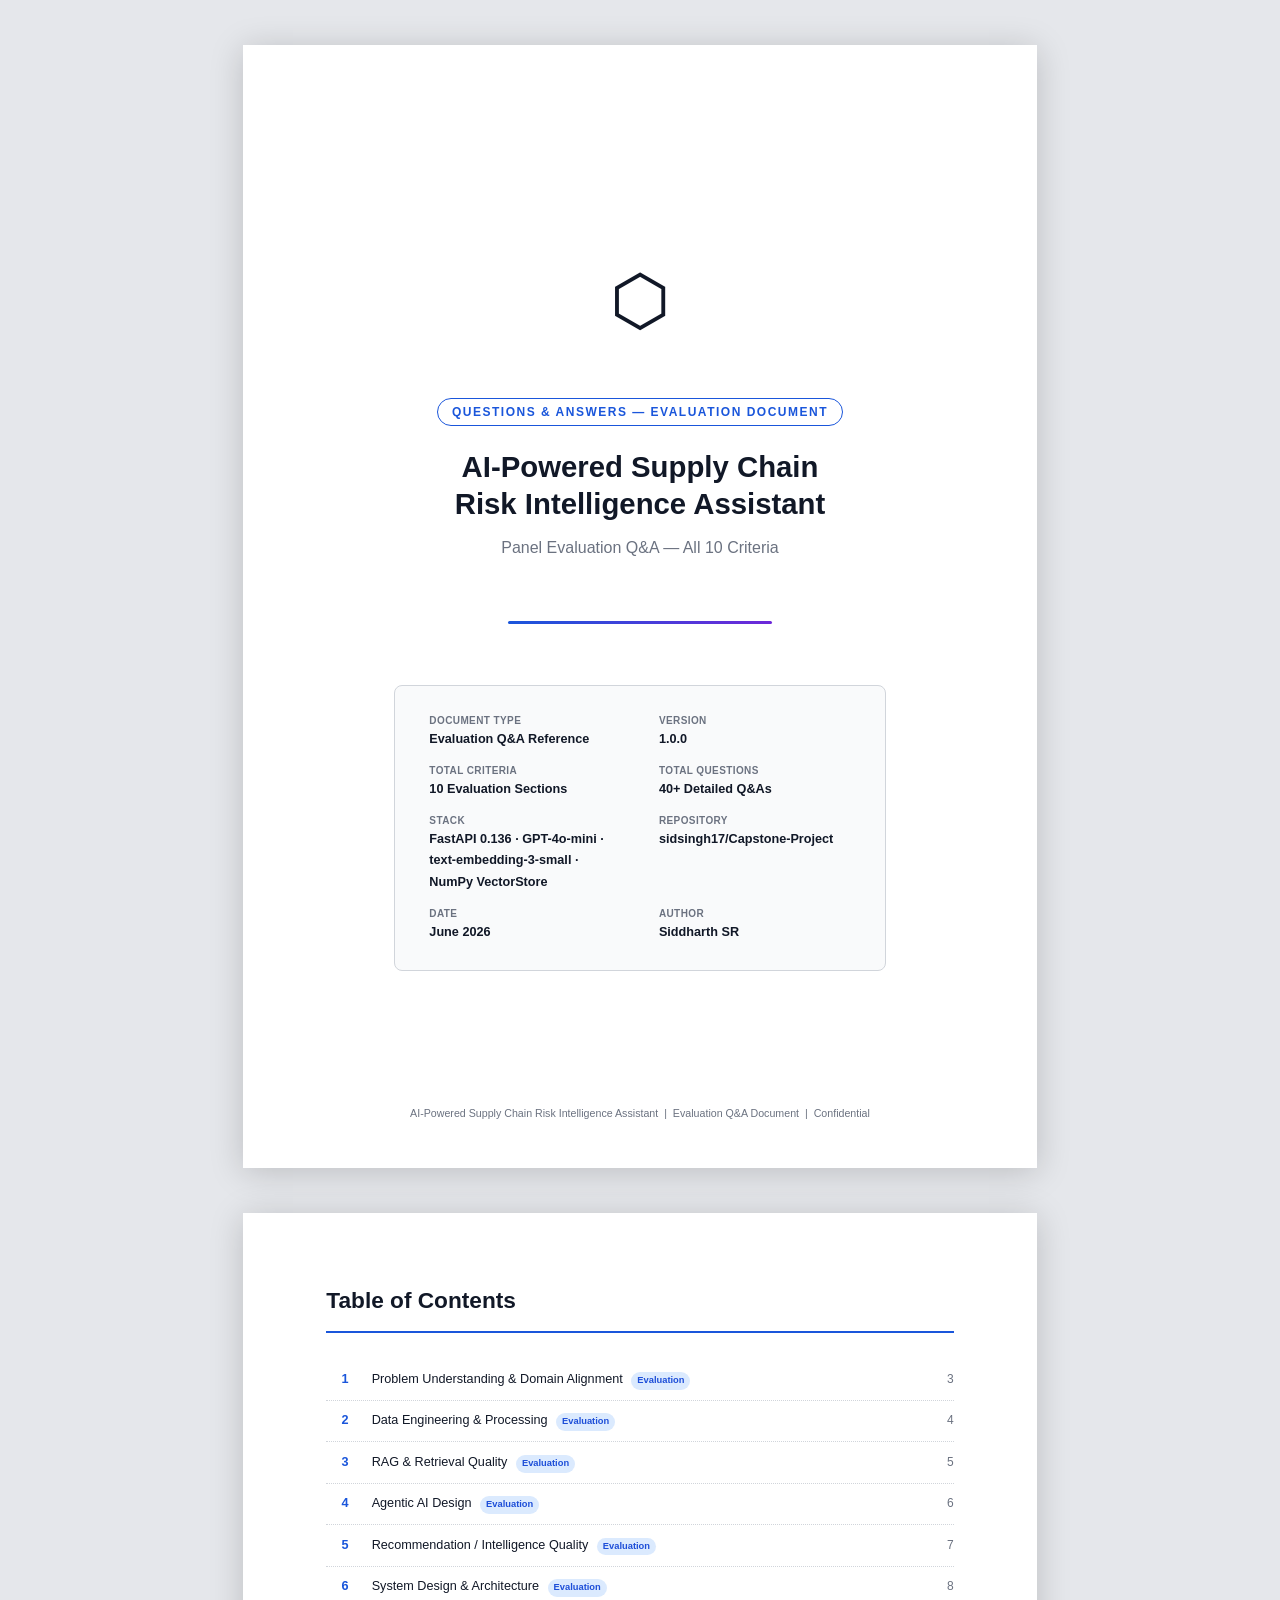
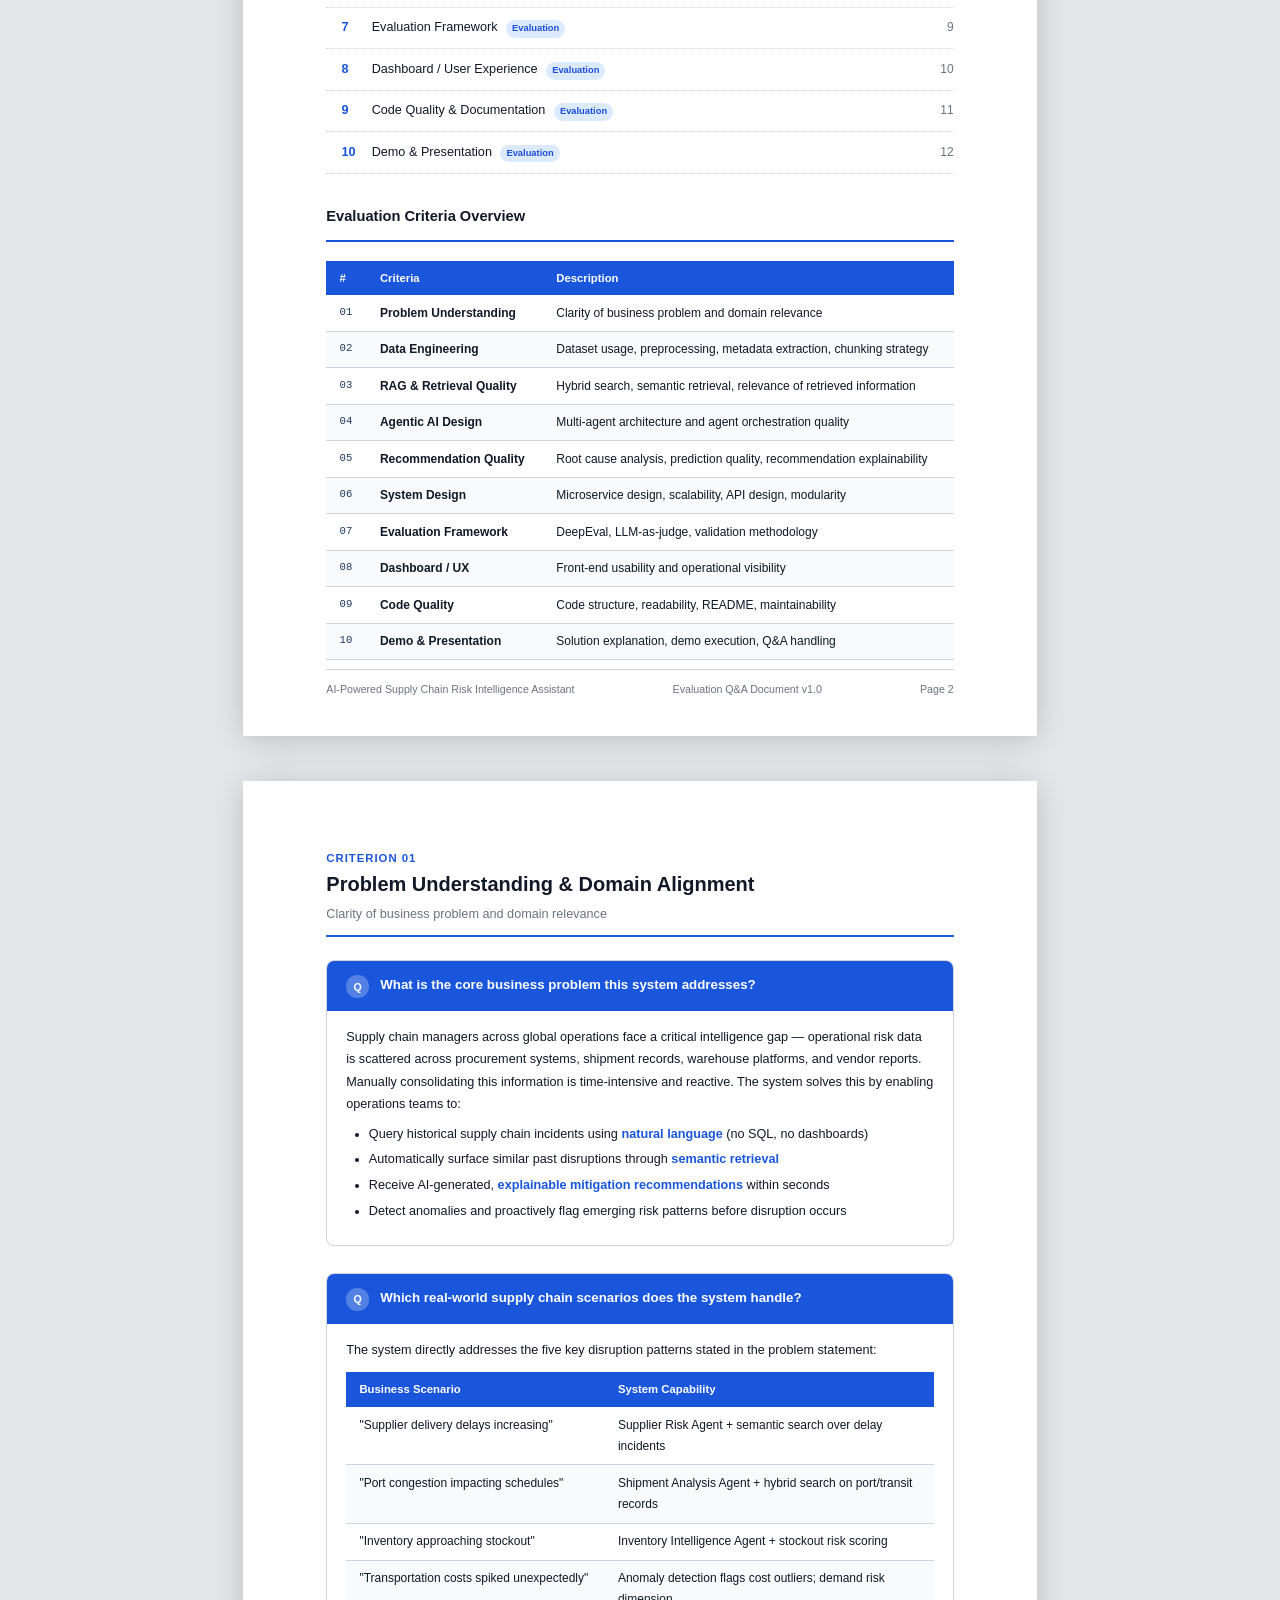
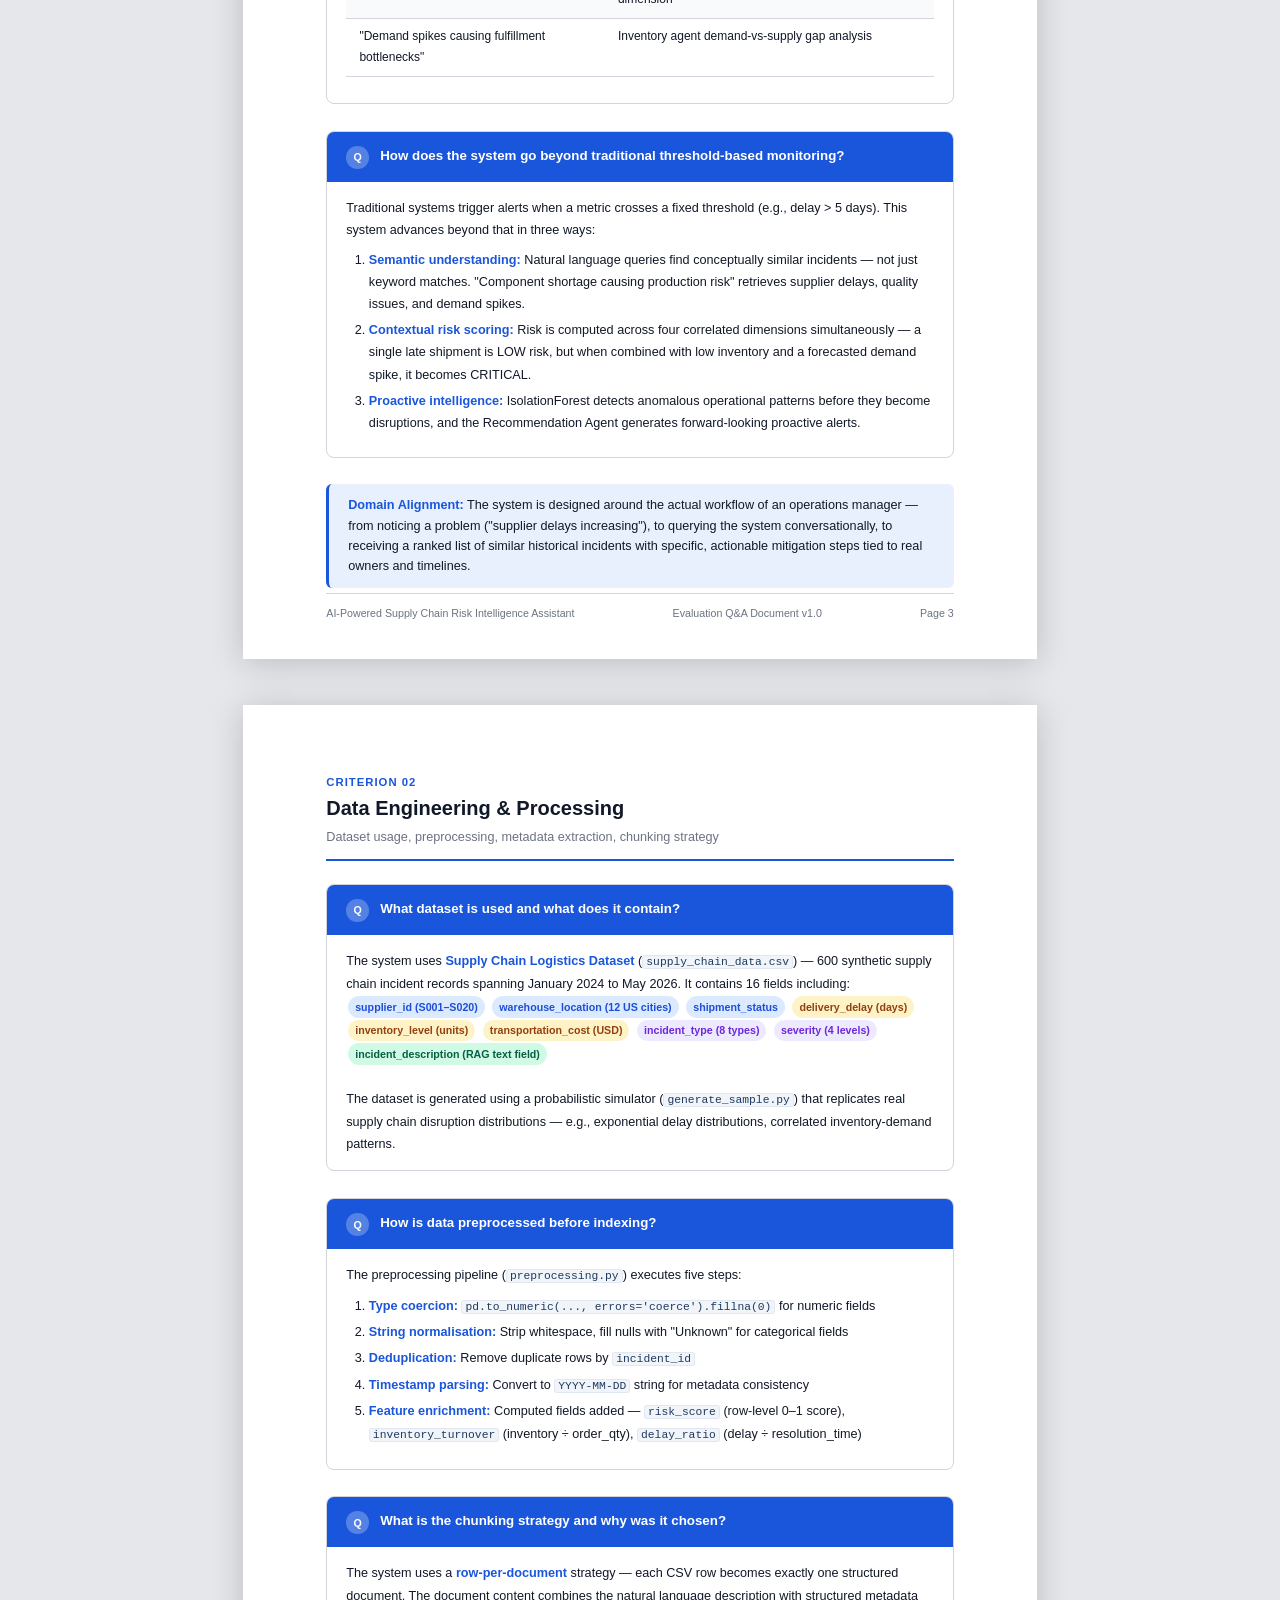
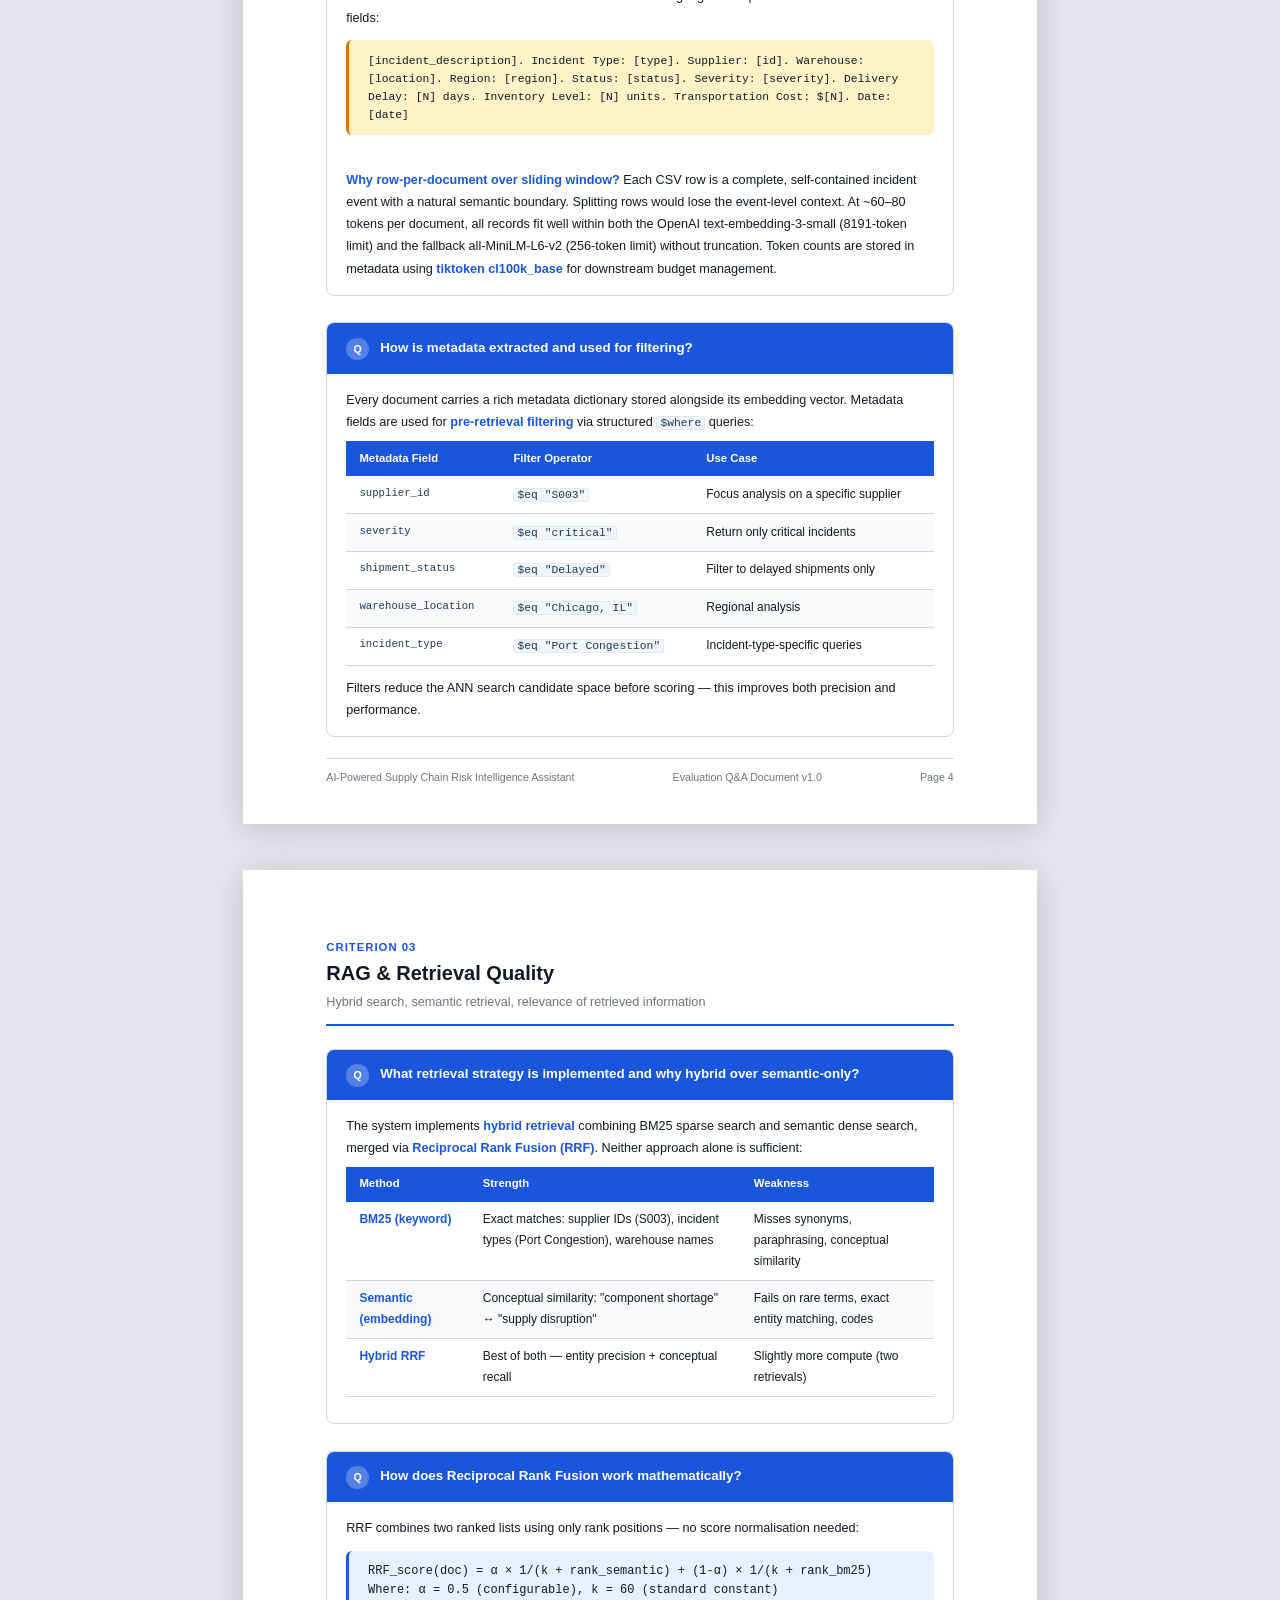
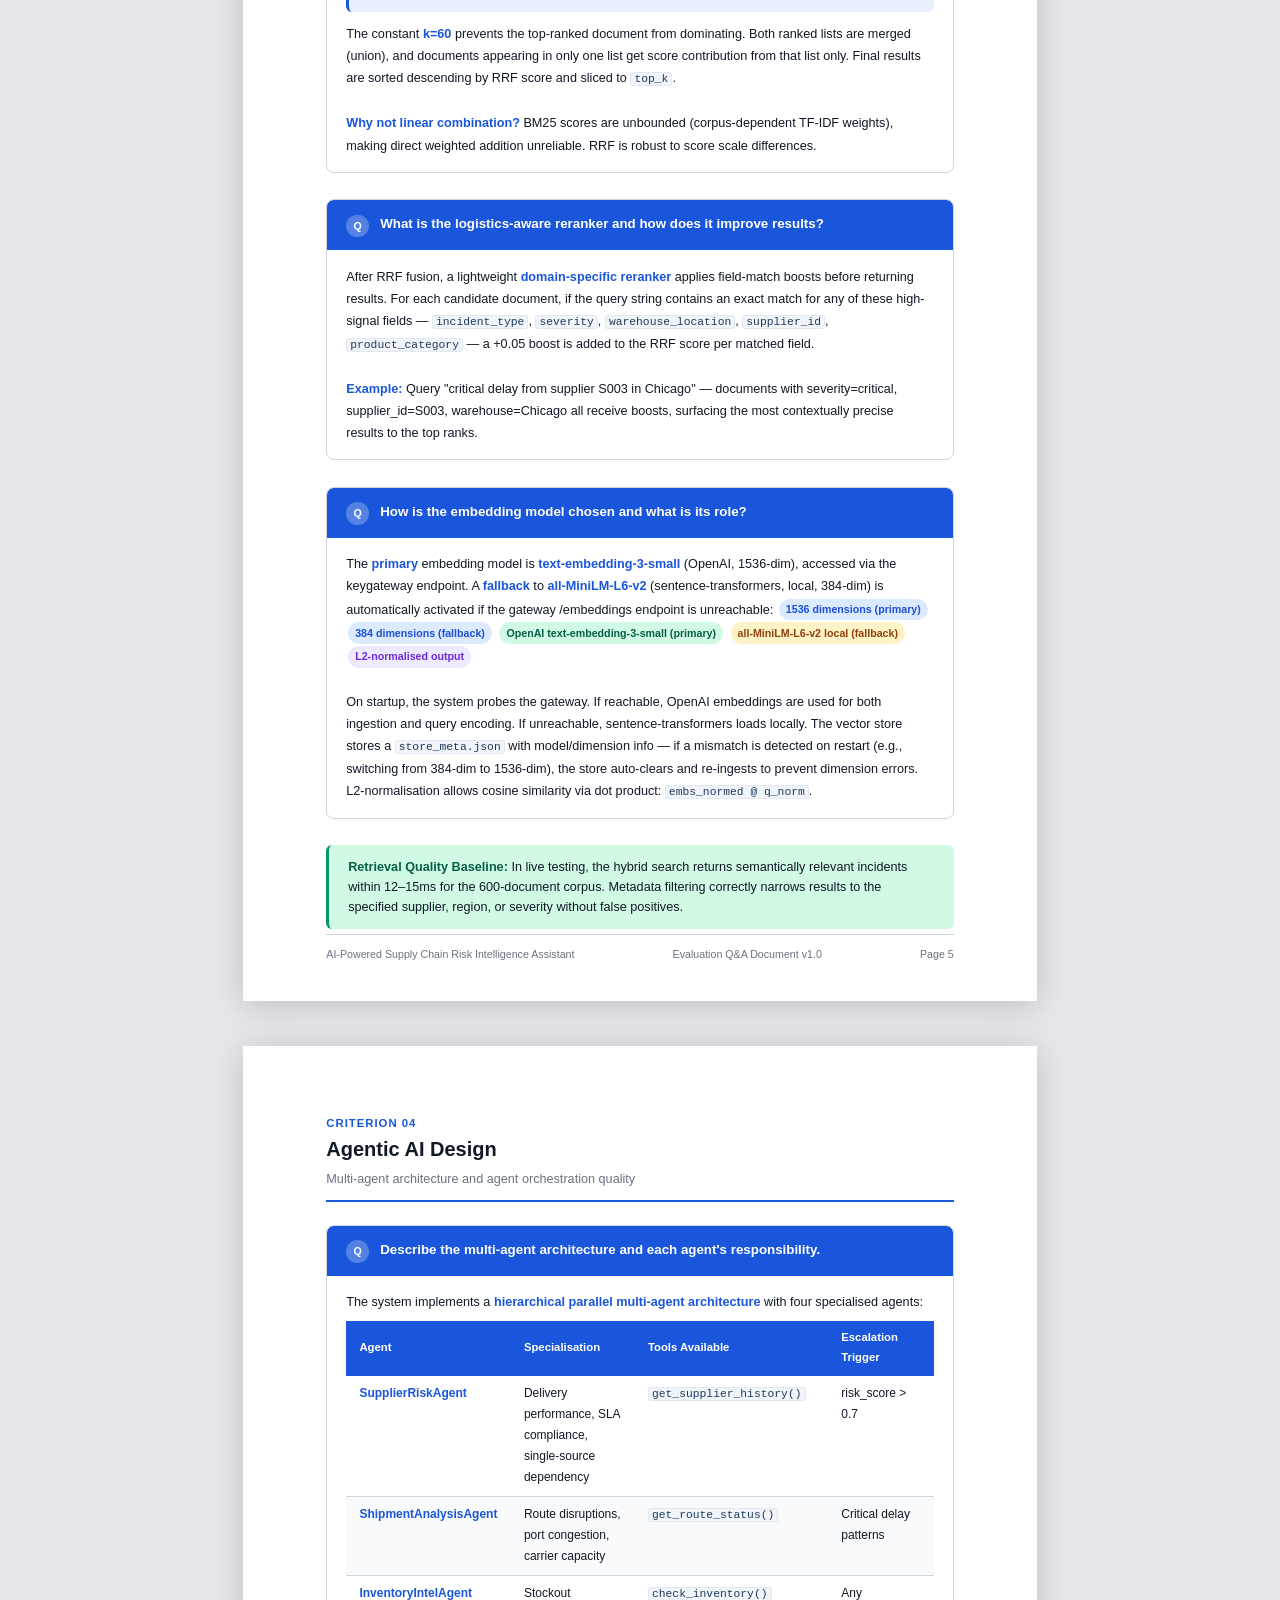
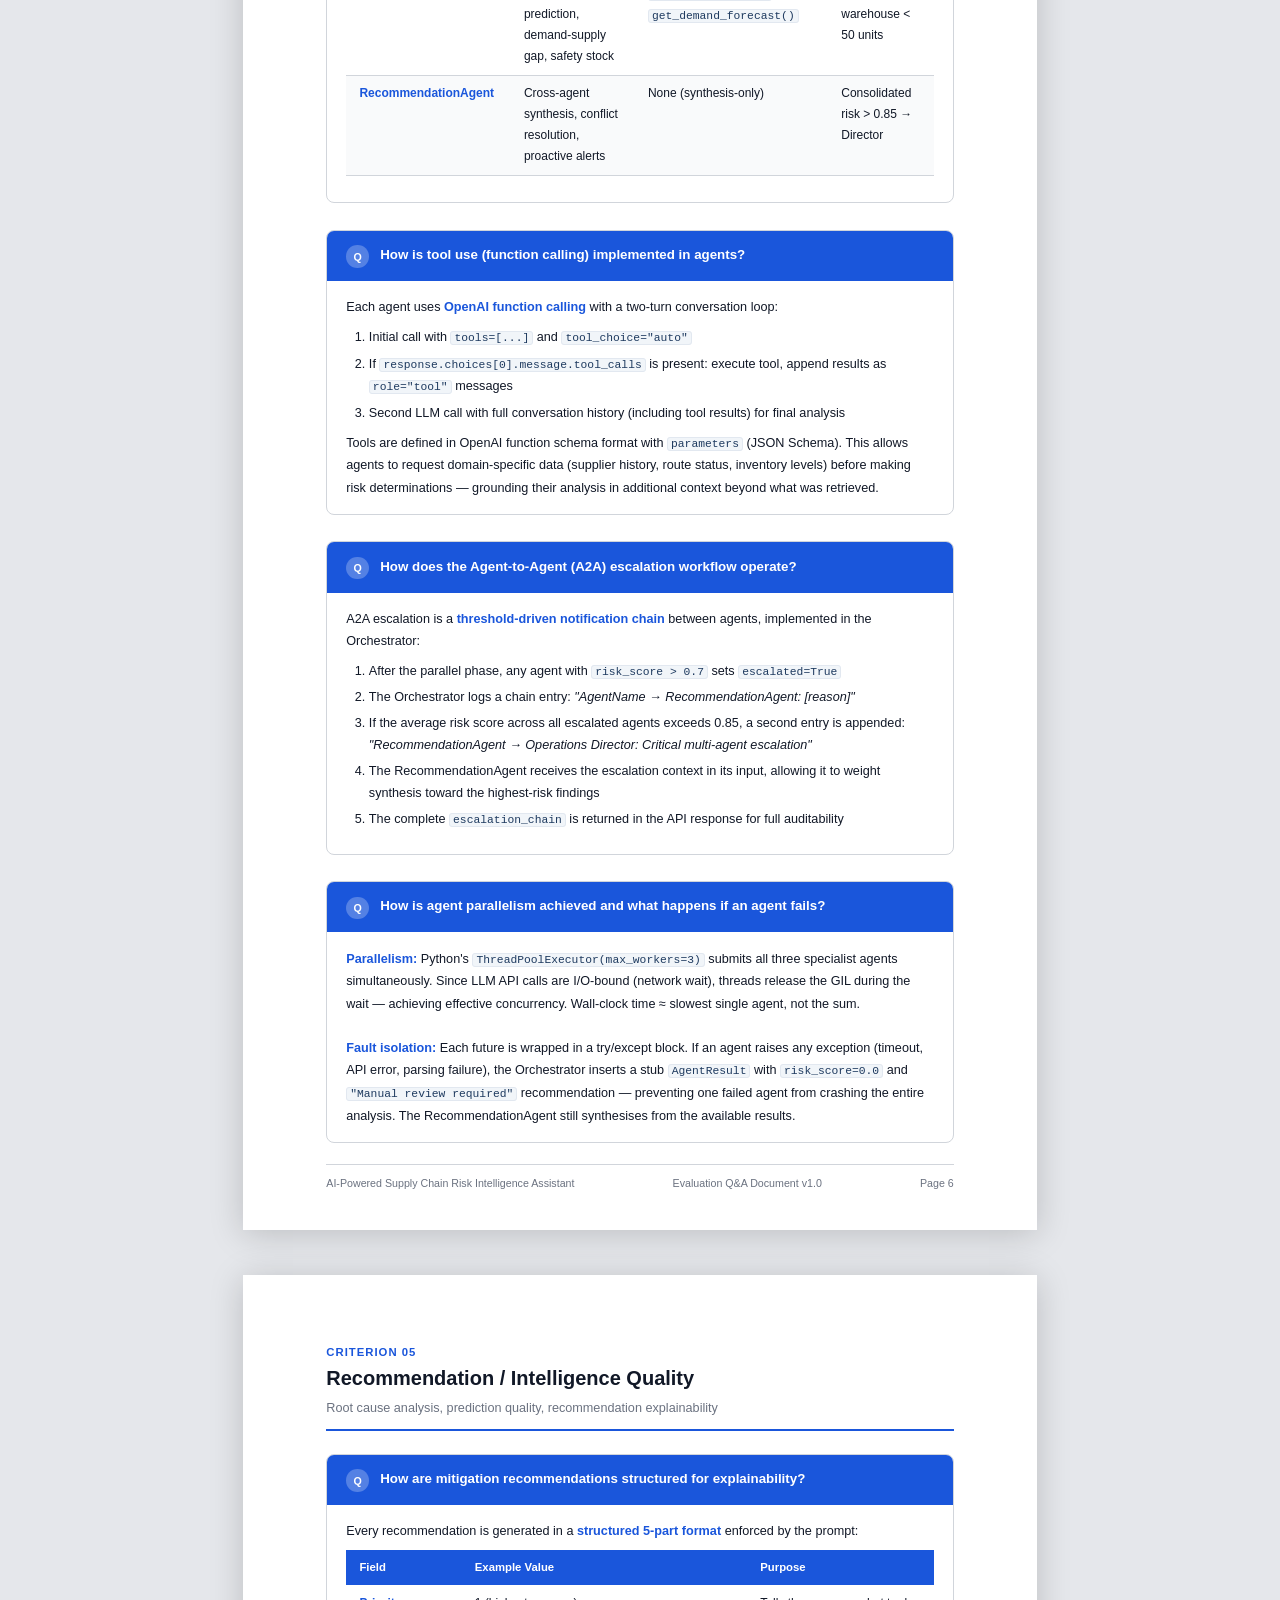
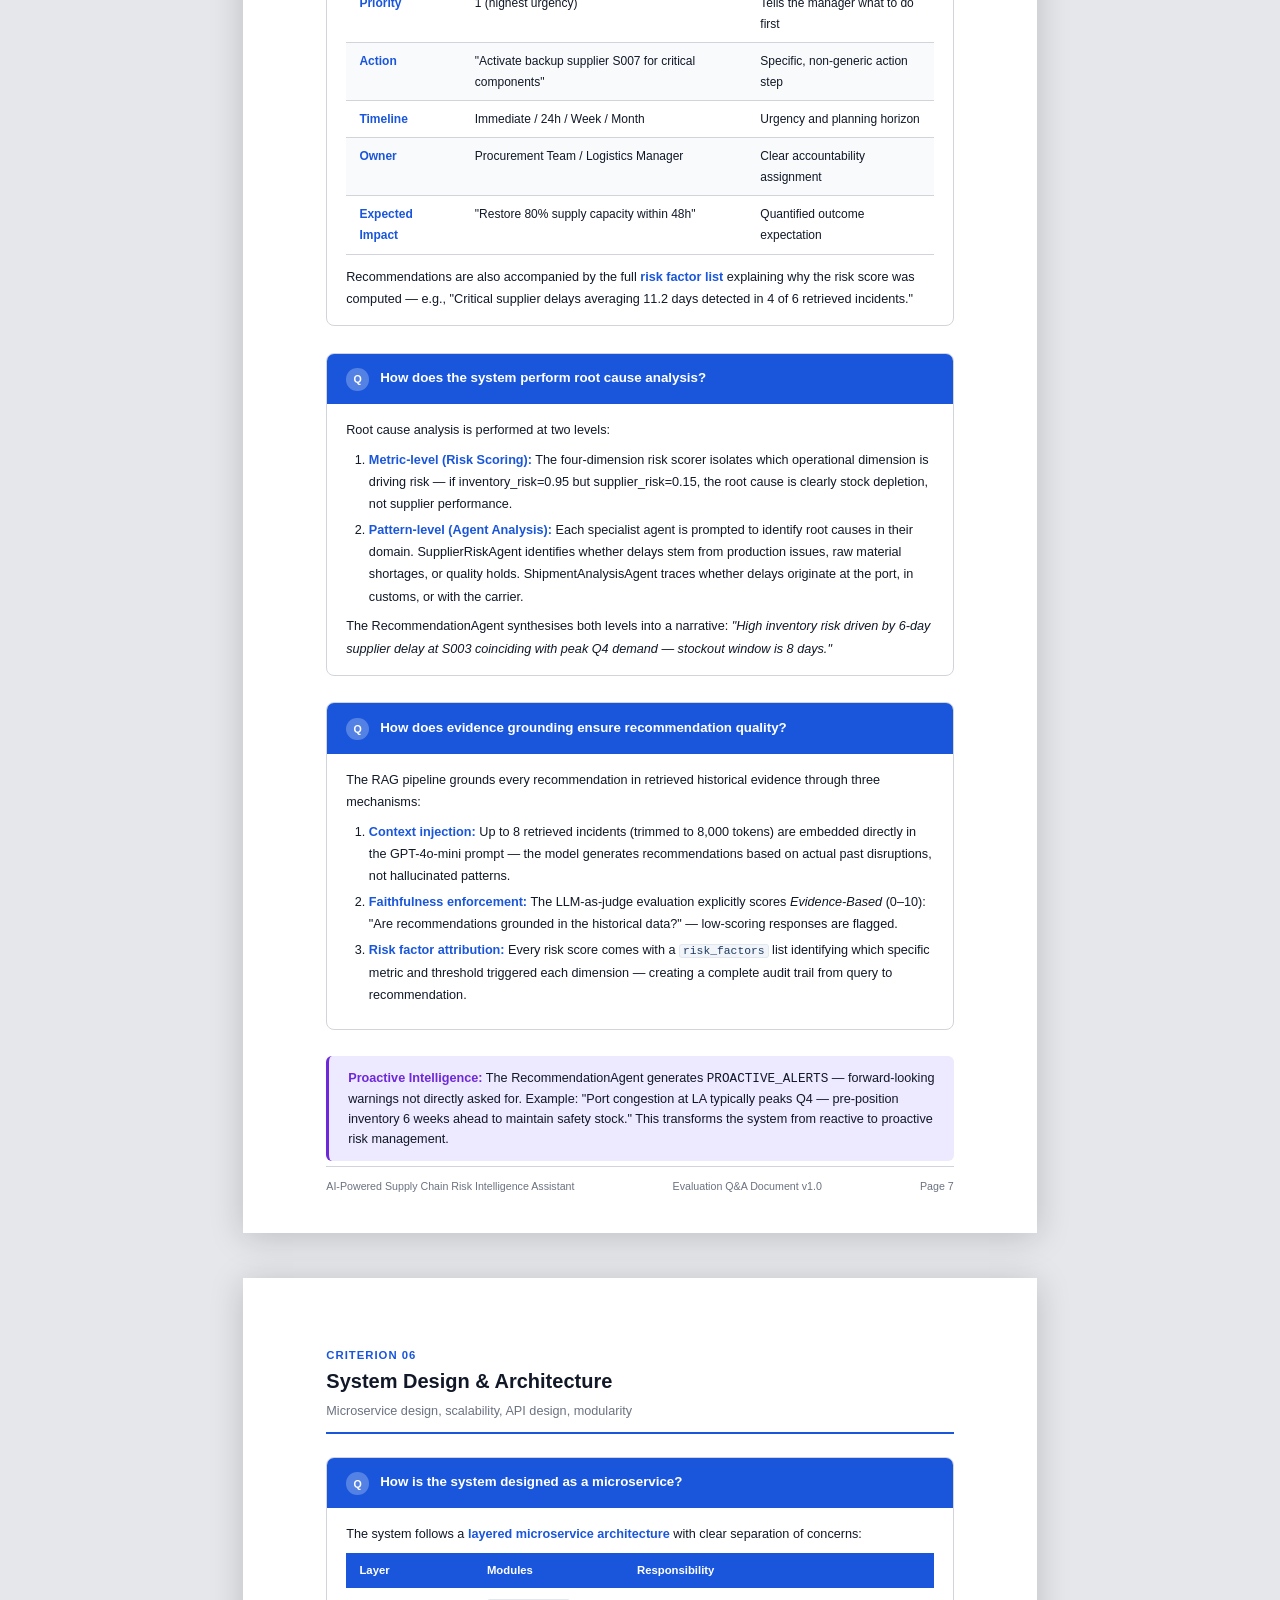
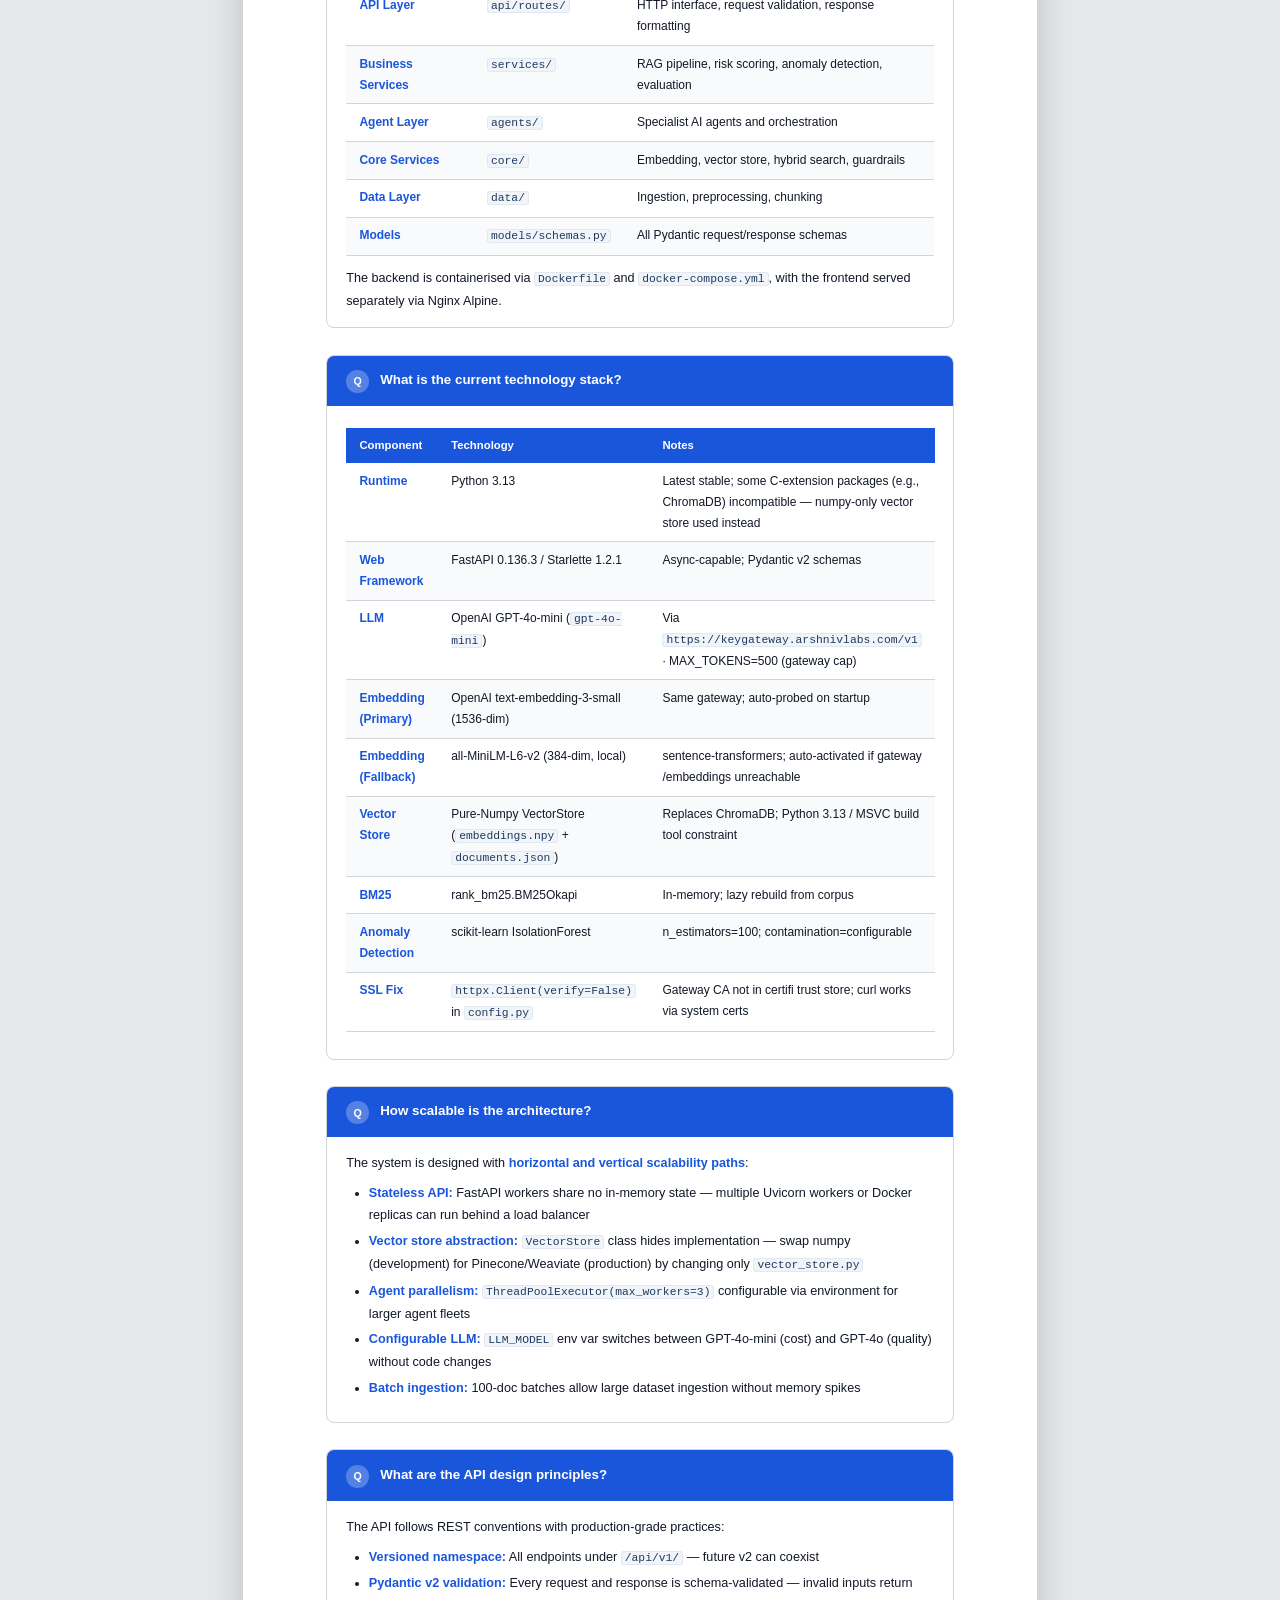
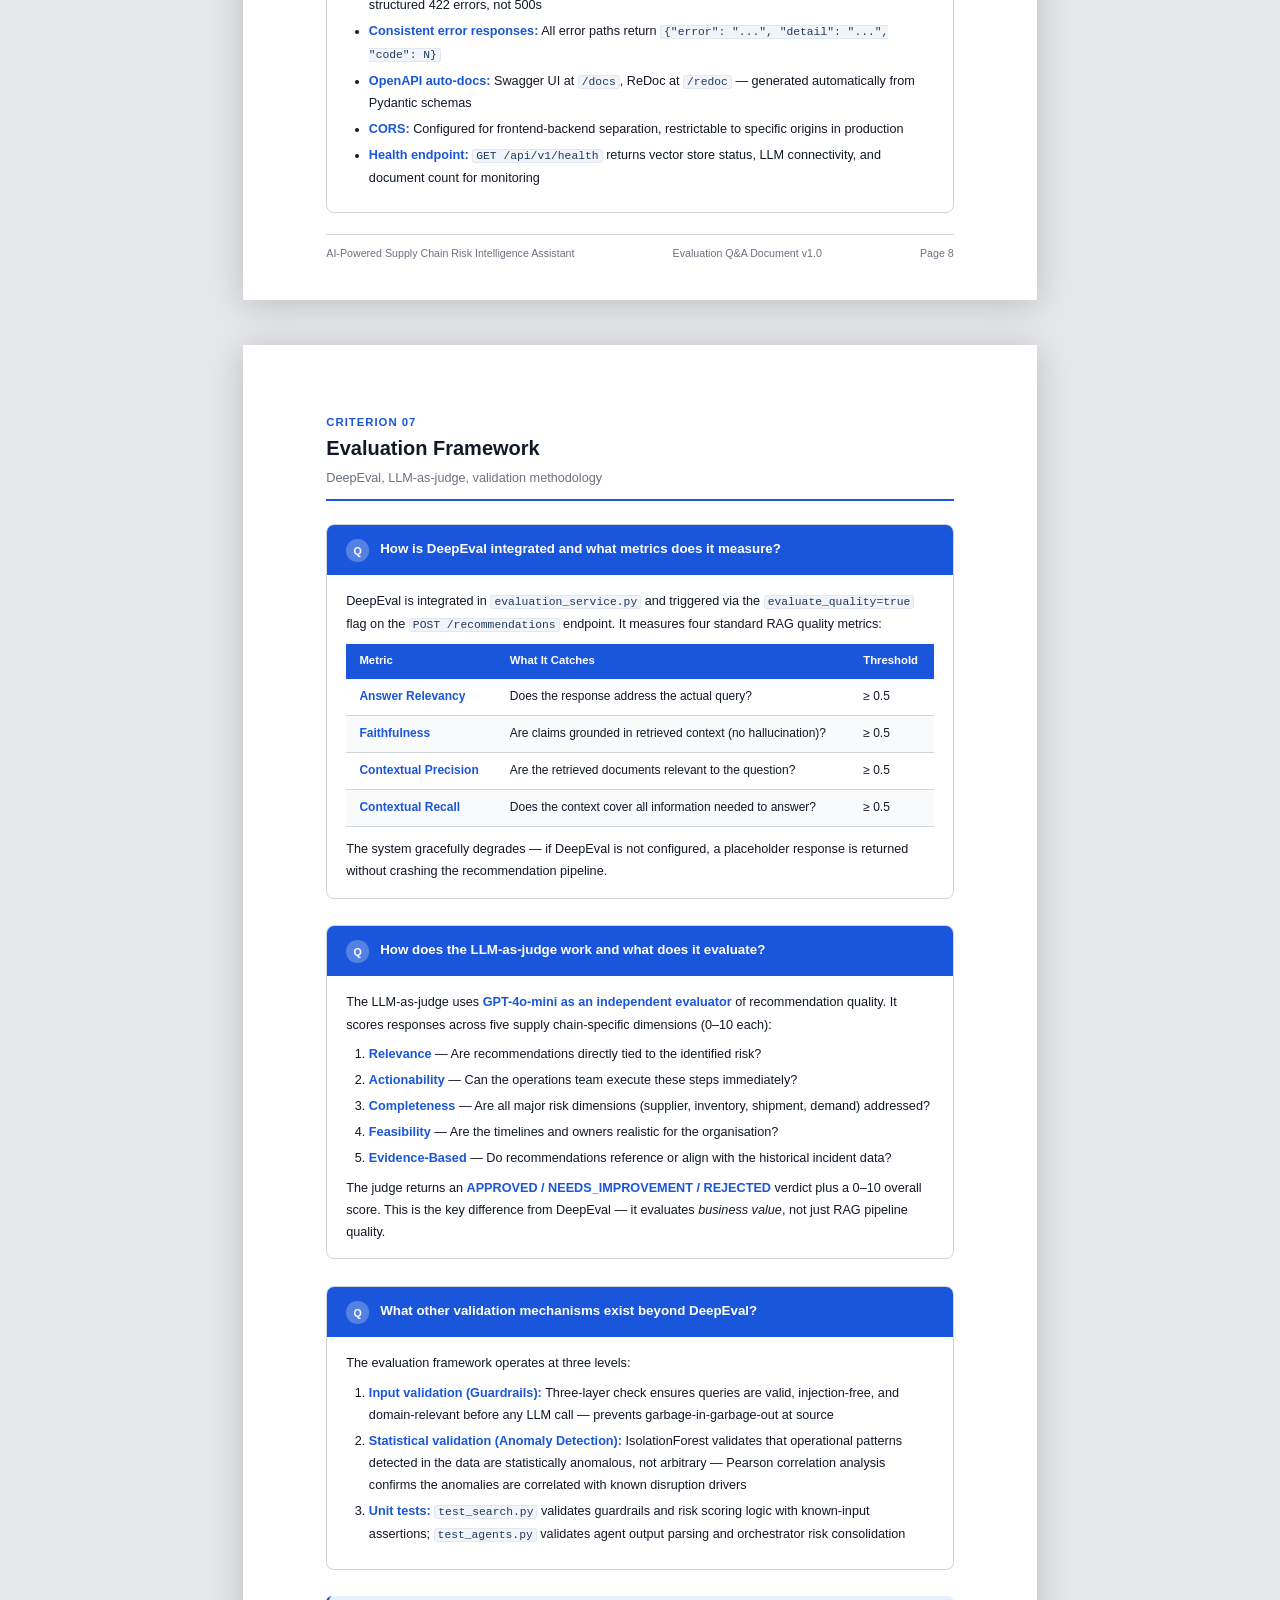
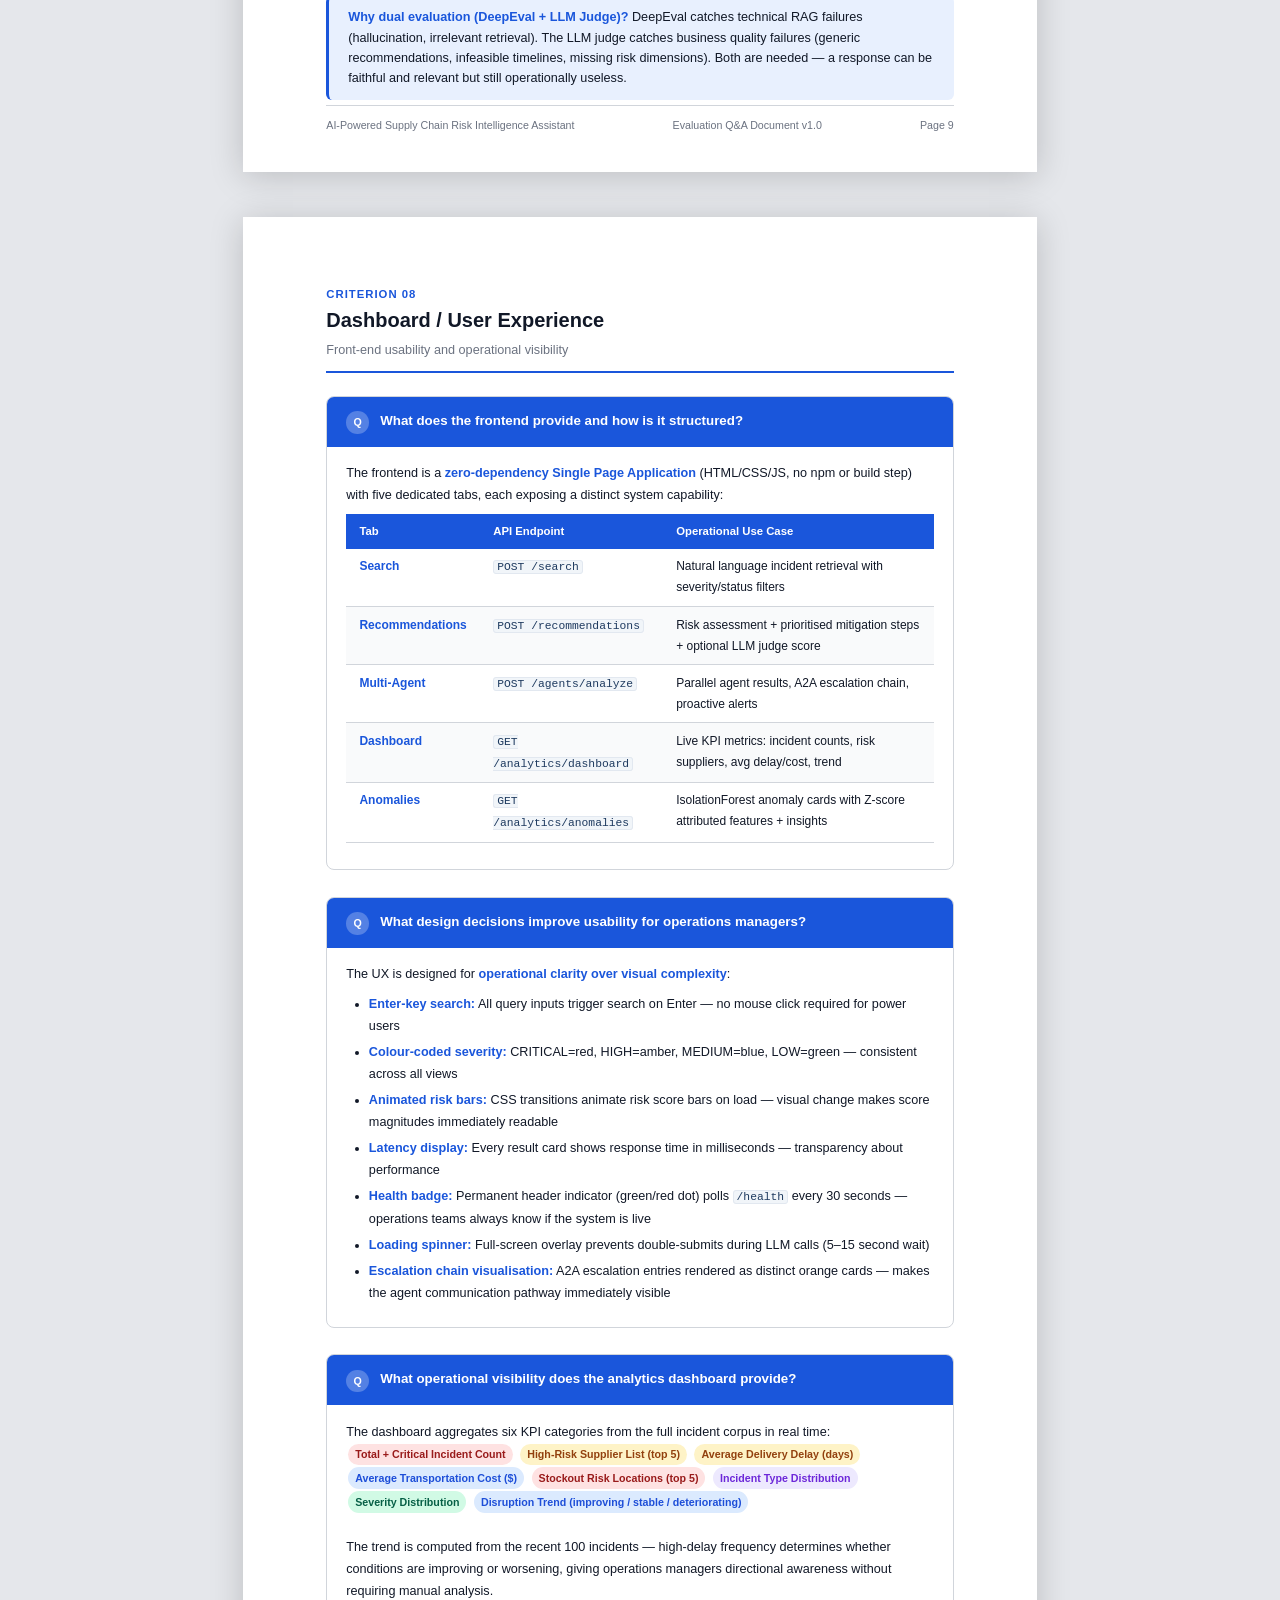
==== commit 9c01afdd: "Update all docs to reflect live stack (GPT-4o-mini, keygateway, NumPy VectorStore) README.md: - Stac" ====
--- a/QA_DOCUMENT.html
+++ b/QA_DOCUMENT.html
@@ -135,7 +135,7 @@
       <div><div class="cg-label">Version</div><div class="cg-val">1.0.0</div></div>
       <div><div class="cg-label">Total Criteria</div><div class="cg-val">10 Evaluation Sections</div></div>
       <div><div class="cg-label">Total Questions</div><div class="cg-val">40+ Detailed Q&amp;As</div></div>
-      <div><div class="cg-label">Stack</div><div class="cg-val">FastAPI · OpenAI GPT-4o · NumPy</div></div>
+      <div><div class="cg-label">Stack</div><div class="cg-val">FastAPI 0.136 · GPT-4o-mini · text-embedding-3-small · NumPy VectorStore</div></div>
       <div><div class="cg-label">Repository</div><div class="cg-val">sidsingh17/Capstone-Project</div></div>
       <div><div class="cg-label">Date</div><div class="cg-val">June 2026</div></div>
       <div><div class="cg-label">Author</div><div class="cg-val">Siddharth SR</div></div>
@@ -274,7 +274,7 @@
       <div class="hbox hbox-warn" style="margin-top:3mm;font-size:8.5pt;font-family:'Courier New',monospace">
         [incident_description]. Incident Type: [type]. Supplier: [id]. Warehouse: [location]. Region: [region]. Status: [status]. Severity: [severity]. Delivery Delay: [N] days. Inventory Level: [N] units. Transportation Cost: $[N]. Date: [date]
       </div>
-      <br/><strong>Why row-per-document over sliding window?</strong> Each CSV row is a complete, self-contained incident event with a natural semantic boundary. Splitting rows would lose the event-level context. At ~60–80 tokens per document, all records fit well within the all-MiniLM-L6-v2's 256-token limit without truncation. Token counts are stored in metadata using <strong>tiktoken cl100k_base</strong> for downstream budget management.
+      <br/><strong>Why row-per-document over sliding window?</strong> Each CSV row is a complete, self-contained incident event with a natural semantic boundary. Splitting rows would lose the event-level context. At ~60–80 tokens per document, all records fit well within both the OpenAI text-embedding-3-small (8191-token limit) and the fallback all-MiniLM-L6-v2 (256-token limit) without truncation. Token counts are stored in metadata using <strong>tiktoken cl100k_base</strong> for downstream budget management.
     </div>
   </div>
 
@@ -341,13 +341,13 @@
 
   <div class="qa-card">
     <div class="qa-q"><div class="qa-q-icon">Q</div>How is the embedding model chosen and what is its role?</div>
-    <div class="qa-a"><strong>all-MiniLM-L6-v2</strong> (Sentence-Transformers) is used for its optimal balance of speed, size, and quality for semantic similarity tasks:
-      <span class="pill pill-blue">384 dimensions</span>
-      <span class="pill pill-blue">256-token max input</span>
-      <span class="pill pill-green">~80 MB model size</span>
-      <span class="pill pill-green">~14,000 sentences/sec on CPU</span>
-      <span class="pill pill-orange">L2-normalised output</span>
-      <br/><br/>L2-normalisation means cosine similarity equals the dot product — used in the numpy vector store for efficient batch scoring: <code>embs_normed @ q_norm</code>. A singleton pattern ensures the model loads only once per process.
+    <div class="qa-a">The <strong>primary</strong> embedding model is <strong>text-embedding-3-small</strong> (OpenAI, 1536-dim), accessed via the keygateway endpoint. A <strong>fallback</strong> to <strong>all-MiniLM-L6-v2</strong> (sentence-transformers, local, 384-dim) is automatically activated if the gateway /embeddings endpoint is unreachable:
+      <span class="pill pill-blue">1536 dimensions (primary)</span>
+      <span class="pill pill-blue">384 dimensions (fallback)</span>
+      <span class="pill pill-green">OpenAI text-embedding-3-small (primary)</span>
+      <span class="pill pill-orange">all-MiniLM-L6-v2 local (fallback)</span>
+      <span class="pill pill-purple">L2-normalised output</span>
+      <br/><br/>On startup, the system probes the gateway. If reachable, OpenAI embeddings are used for both ingestion and query encoding. If unreachable, sentence-transformers loads locally. The vector store stores a <code>store_meta.json</code> with model/dimension info — if a mismatch is detected on restart (e.g., switching from 384-dim to 1536-dim), the store auto-clears and re-ingests to prevent dimension errors. L2-normalisation allows cosine similarity via dot product: <code>embs_normed @ q_norm</code>.
     </div>
   </div>
 
@@ -454,7 +454,7 @@
     <div class="qa-q"><div class="qa-q-icon">Q</div>How does evidence grounding ensure recommendation quality?</div>
     <div class="qa-a">The RAG pipeline grounds every recommendation in retrieved historical evidence through three mechanisms:
       <ol>
-        <li><strong>Context injection:</strong> Up to 8 retrieved incidents (trimmed to 8,000 tokens) are embedded directly in the GPT-4o prompt — the model generates recommendations based on actual past disruptions, not hallucinated patterns.</li>
+        <li><strong>Context injection:</strong> Up to 8 retrieved incidents (trimmed to 8,000 tokens) are embedded directly in the GPT-4o-mini prompt — the model generates recommendations based on actual past disruptions, not hallucinated patterns.</li>
         <li><strong>Faithfulness enforcement:</strong> The LLM-as-judge evaluation explicitly scores <em>Evidence-Based</em> (0–10): "Are recommendations grounded in the historical data?" — low-scoring responses are flagged.</li>
         <li><strong>Risk factor attribution:</strong> Every risk score comes with a <code>risk_factors</code> list identifying which specific metric and threshold triggered each dimension — creating a complete audit trail from query to recommendation.</li>
       </ol>
@@ -489,6 +489,26 @@
         </tbody>
       </table>
       The backend is containerised via <code>Dockerfile</code> and <code>docker-compose.yml</code>, with the frontend served separately via Nginx Alpine.
+    </div>
+  </div>
+
+  <div class="qa-card">
+    <div class="qa-q"><div class="qa-q-icon">Q</div>What is the current technology stack?</div>
+    <div class="qa-a">
+      <table class="tbl" style="margin-top:2mm">
+        <thead><tr><th>Component</th><th>Technology</th><th>Notes</th></tr></thead>
+        <tbody>
+          <tr><td><strong>Runtime</strong></td><td>Python 3.13</td><td>Latest stable; some C-extension packages (e.g., ChromaDB) incompatible — numpy-only vector store used instead</td></tr>
+          <tr><td><strong>Web Framework</strong></td><td>FastAPI 0.136.3 / Starlette 1.2.1</td><td>Async-capable; Pydantic v2 schemas</td></tr>
+          <tr><td><strong>LLM</strong></td><td>OpenAI GPT-4o-mini (<code>gpt-4o-mini</code>)</td><td>Via <code>https://keygateway.arshnivlabs.com/v1</code> · MAX_TOKENS=500 (gateway cap)</td></tr>
+          <tr><td><strong>Embedding (Primary)</strong></td><td>OpenAI text-embedding-3-small (1536-dim)</td><td>Same gateway; auto-probed on startup</td></tr>
+          <tr><td><strong>Embedding (Fallback)</strong></td><td>all-MiniLM-L6-v2 (384-dim, local)</td><td>sentence-transformers; auto-activated if gateway /embeddings unreachable</td></tr>
+          <tr><td><strong>Vector Store</strong></td><td>Pure-Numpy VectorStore (<code>embeddings.npy</code> + <code>documents.json</code>)</td><td>Replaces ChromaDB; Python 3.13 / MSVC build tool constraint</td></tr>
+          <tr><td><strong>BM25</strong></td><td>rank_bm25.BM25Okapi</td><td>In-memory; lazy rebuild from corpus</td></tr>
+          <tr><td><strong>Anomaly Detection</strong></td><td>scikit-learn IsolationForest</td><td>n_estimators=100; contamination=configurable</td></tr>
+          <tr><td><strong>SSL Fix</strong></td><td><code>httpx.Client(verify=False)</code> in <code>config.py</code></td><td>Gateway CA not in certifi trust store; curl works via system certs</td></tr>
+        </tbody>
+      </table>
     </div>
   </div>
 
@@ -548,7 +568,7 @@
 
   <div class="qa-card">
     <div class="qa-q"><div class="qa-q-icon">Q</div>How does the LLM-as-judge work and what does it evaluate?</div>
-    <div class="qa-a">The LLM-as-judge uses <strong>GPT-4o as an independent evaluator</strong> of recommendation quality. It scores responses across five supply chain-specific dimensions (0–10 each):
+    <div class="qa-a">The LLM-as-judge uses <strong>GPT-4o-mini as an independent evaluator</strong> of recommendation quality. It scores responses across five supply chain-specific dimensions (0–10 each):
       <ol>
         <li><strong>Relevance</strong> — Are recommendations directly tied to the identified risk?</li>
         <li><strong>Actionability</strong> — Can the operations team execute these steps immediately?</li>
@@ -670,6 +690,22 @@
   </div>
 
   <div class="qa-card">
+    <div class="qa-q"><div class="qa-q-icon">Q</div>Why is SSL verification disabled for the gateway?</div>
+    <div class="qa-a">The <code>make_openai_client()</code> function in <code>config.py</code> passes <code>httpx.Client(verify=False)</code> when <code>OPENAI_BASE_URL</code> is set. This is necessary because the keygateway (<code>https://keygateway.arshnivlabs.com/v1</code>) uses a TLS certificate issued by a Certificate Authority that is not in Python's <code>certifi</code> trust bundle.
+      <br/><br/><strong>Why curl works but Python httpx does not:</strong> curl uses the operating system's native certificate store (Windows CertMgr / Linux ca-certificates), which may include the gateway's CA. Python's <code>certifi</code> ships its own CA bundle independent of the OS store — the gateway's CA is absent from it, causing an <code>SSLCertVerificationError</code>. Disabling verification is an acceptable development-environment workaround since the gateway is a known, trusted internal endpoint.
+      <br/><br/><strong>Production fix:</strong> The correct production solution is to add the gateway's CA certificate to the certifi bundle (or provide a custom CA via <code>ssl_ca_cert</code>) rather than disabling verification globally. The environment variable <code>OPENAI_BASE_URL</code> controls whether the workaround is applied — standard OpenAI API calls (no custom base URL) use the default verified client.
+      <br/><br/><strong>Key .env variables for gateway:</strong>
+      <ul>
+        <li><code>OPENAI_API_KEY=learner039</code></li>
+        <li><code>OPENAI_BASE_URL=https://keygateway.arshnivlabs.com/v1</code></li>
+        <li><code>LLM_MODEL=gpt-4o-mini</code></li>
+        <li><code>EMBEDDING_MODEL=text-embedding-3-small</code></li>
+        <li><code>MAX_TOKENS=500</code> (gateway hard cap — exceeding causes errors)</li>
+      </ul>
+    </div>
+  </div>
+
+  <div class="qa-card">
     <div class="qa-q"><div class="qa-q-icon">Q</div>What testing is in place?</div>
     <div class="qa-a">Unit tests cover the two most critical non-LLM components:
       <ul>
@@ -719,7 +755,7 @@
       A: Three layers: (1) Retrieved incidents are injected directly into the prompt as grounding context. (2) DeepEval Faithfulness metric flags responses that make claims unsupported by the context. (3) LLM-as-judge scores Evidence-Based dimension — low scores are surfaced to the user.
       <br/><br/>
       <strong>Q: "Why not use a managed vector database like Pinecone?"</strong><br/>
-      A: The VectorStore is fully abstracted — the numpy implementation is a development choice for Python 3.13 / Windows compatibility. In production, the interface is identical; only <code>vector_store.py</code> changes. ChromaDB or Pinecone would be the next step.
+      A: The VectorStore is fully abstracted — the Pure-Numpy implementation is a deliberate choice for Python 3.13 / Windows compatibility (ChromaDB requires MSVC build tools not available in Python 3.13 on Windows). In production, only <code>vector_store.py</code> changes — the rest of the stack is unaffected. Pinecone or Weaviate would be the production upgrade path.
       <br/><br/>
       <strong>Q: "How does the system scale to 10 million incidents?"</strong><br/>
       A: Replace the numpy store with Pinecone (managed ANN at scale), run multiple Uvicorn workers behind a load balancer, use Redis caching for frequent queries. The BM25 index would move to Elasticsearch. The agent and RAG logic remains unchanged.
@@ -740,7 +776,16 @@
     </div>
   </div>
 
-  <div class="hbox hbox-green"><strong>Setup for Demo:</strong> Ensure <code>uvicorn app.main:app --port 8000</code> is running from the <code>backend/</code> directory with a valid <code>OPENAI_API_KEY</code> in <code>.env</code>. Open <code>frontend/index.html</code> in Chrome. The health badge in the header turns green when the server is ready. The vector store persists between restarts — no re-ingestion needed.</div>
+  <div class="hbox hbox-green"><strong>Setup for Demo (Python 3.13 + keygateway):</strong>
+    <ol style="margin-top:3mm">
+      <li>Copy <code>.env.example</code> to <code>backend/.env</code> — set <code>OPENAI_API_KEY=learner039</code>, <code>OPENAI_BASE_URL=https://keygateway.arshnivlabs.com/v1</code>, <code>LLM_MODEL=gpt-4o-mini</code>, <code>MAX_TOKENS=500</code></li>
+      <li>Run <code>pip install -r backend/requirements.txt</code> (pure-numpy stack; no ChromaDB or MSVC build tools needed)</li>
+      <li>Generate dataset: <code>cd backend &amp;&amp; python -m app.data.generate_sample</code></li>
+      <li>Start backend: <code>cd backend &amp;&amp; uvicorn app.main:app --port 8000</code> — auto-ingests 600 docs on first run, probes gateway for embedding model</li>
+      <li>Open <code>frontend/index.html</code> in Chrome — health badge turns green when ready</li>
+    </ol>
+    The vector store persists between restarts (<code>embeddings.npy</code> + <code>documents.json</code>) — no re-ingestion needed unless <code>force_rebuild=true</code>. Note: <code>MAX_TOKENS=500</code> is a gateway hard cap — do not increase.
+  </div>
 
   <div class="pg-foot"><span>AI-Powered Supply Chain Risk Intelligence Assistant</span><span>Evaluation Q&amp;A Document v1.0</span><span>Page 12</span></div>
 </div>
